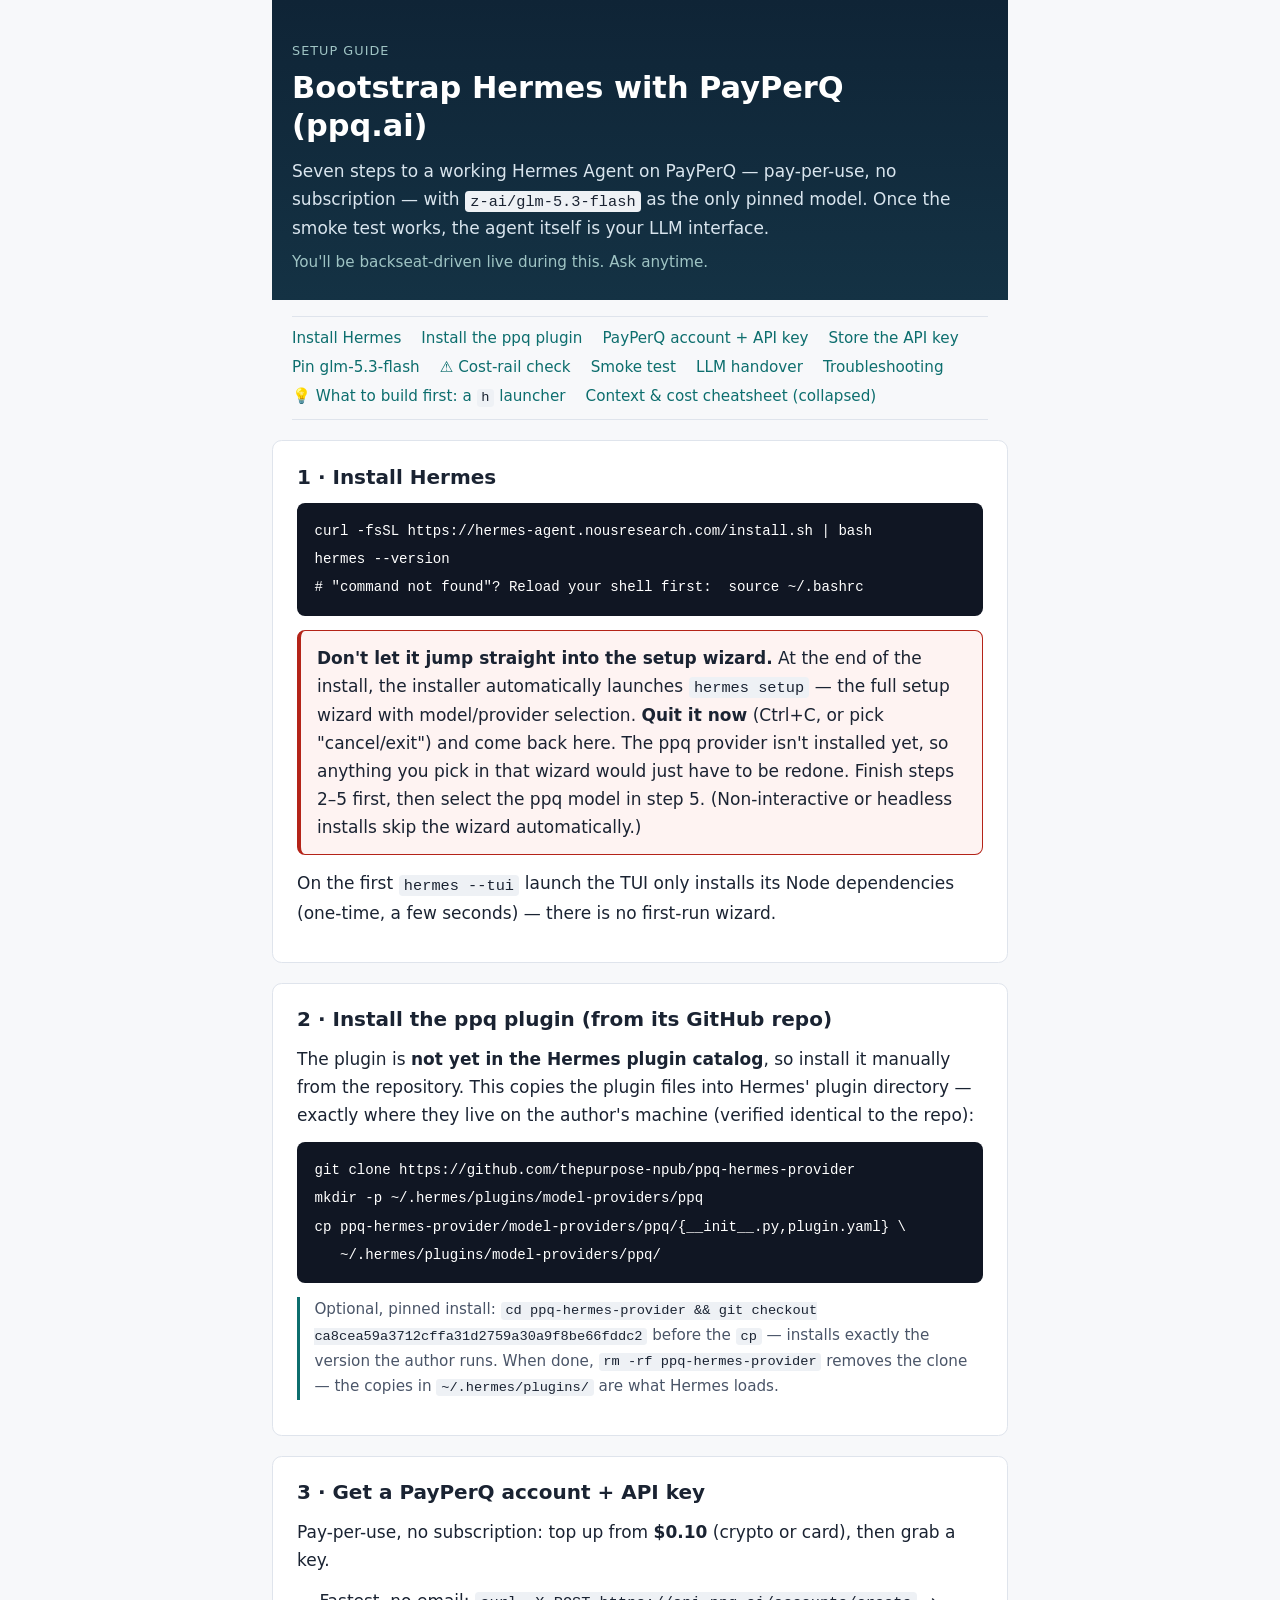
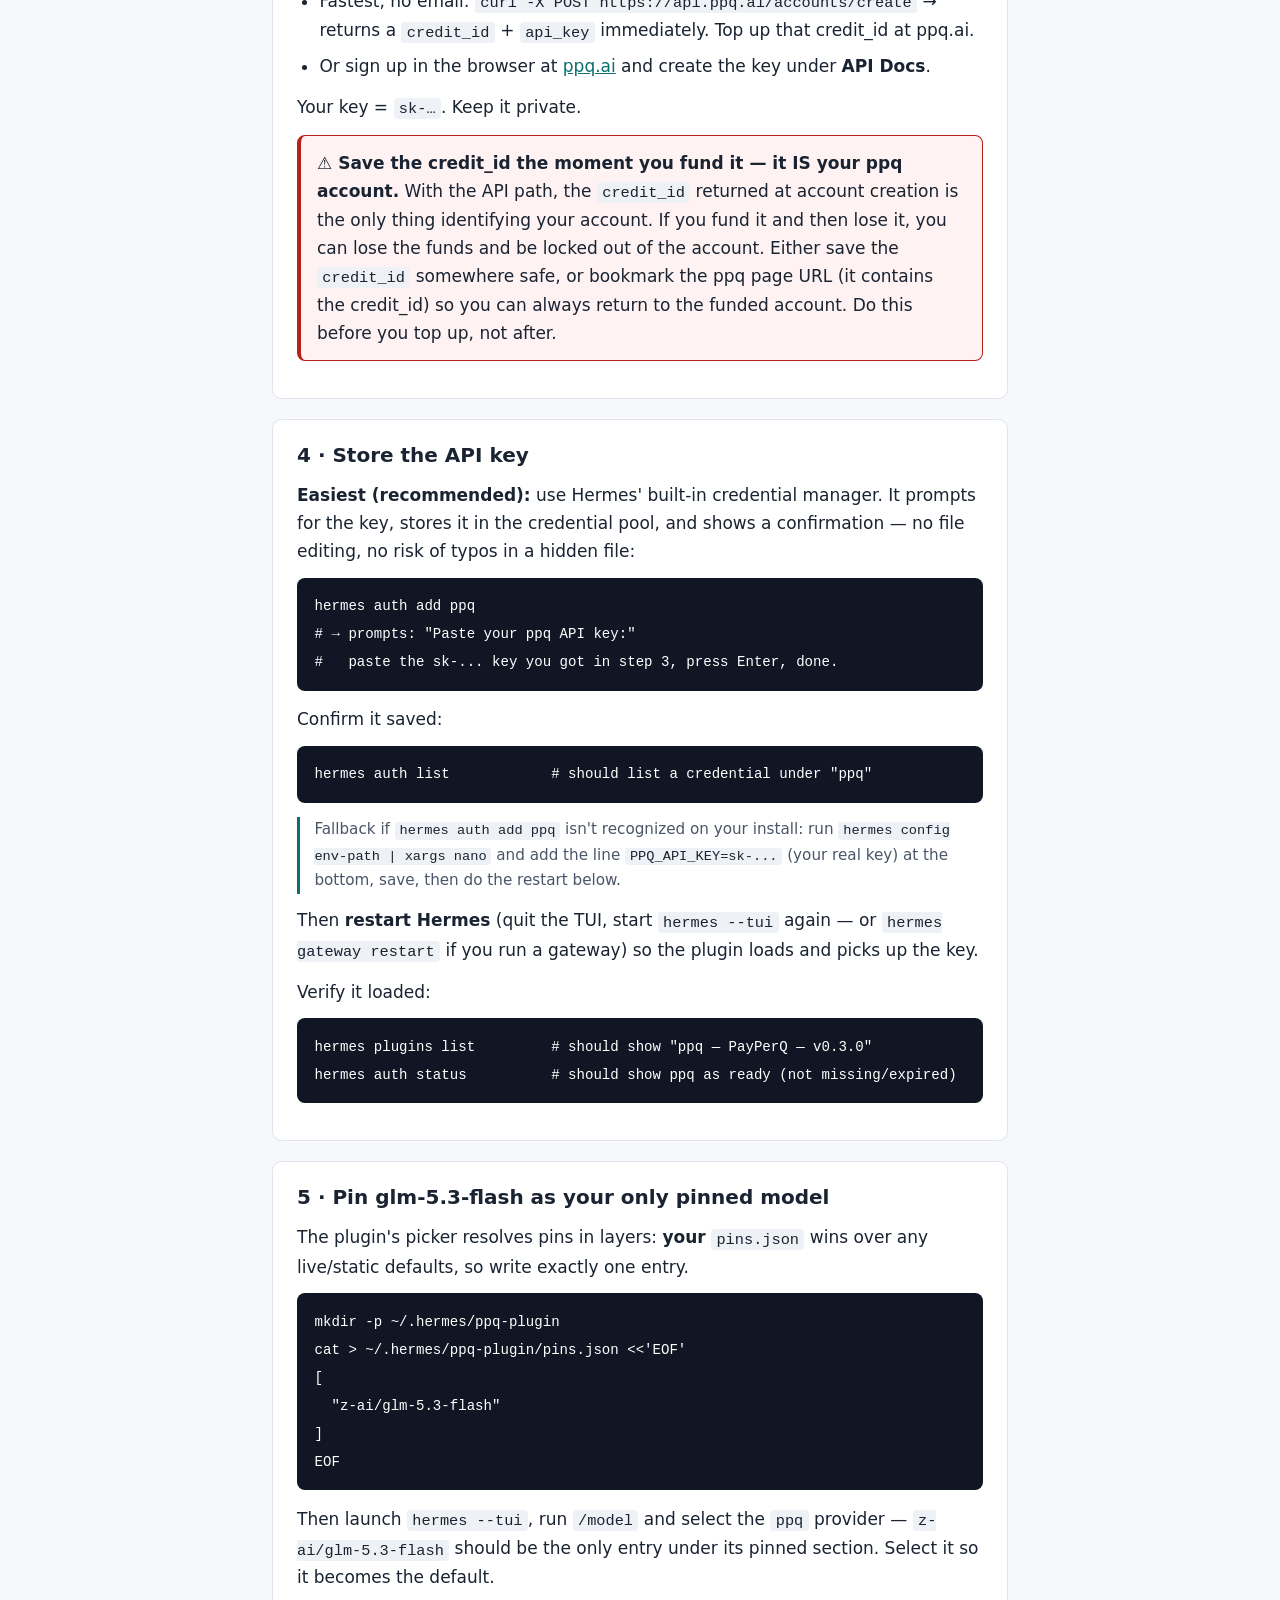
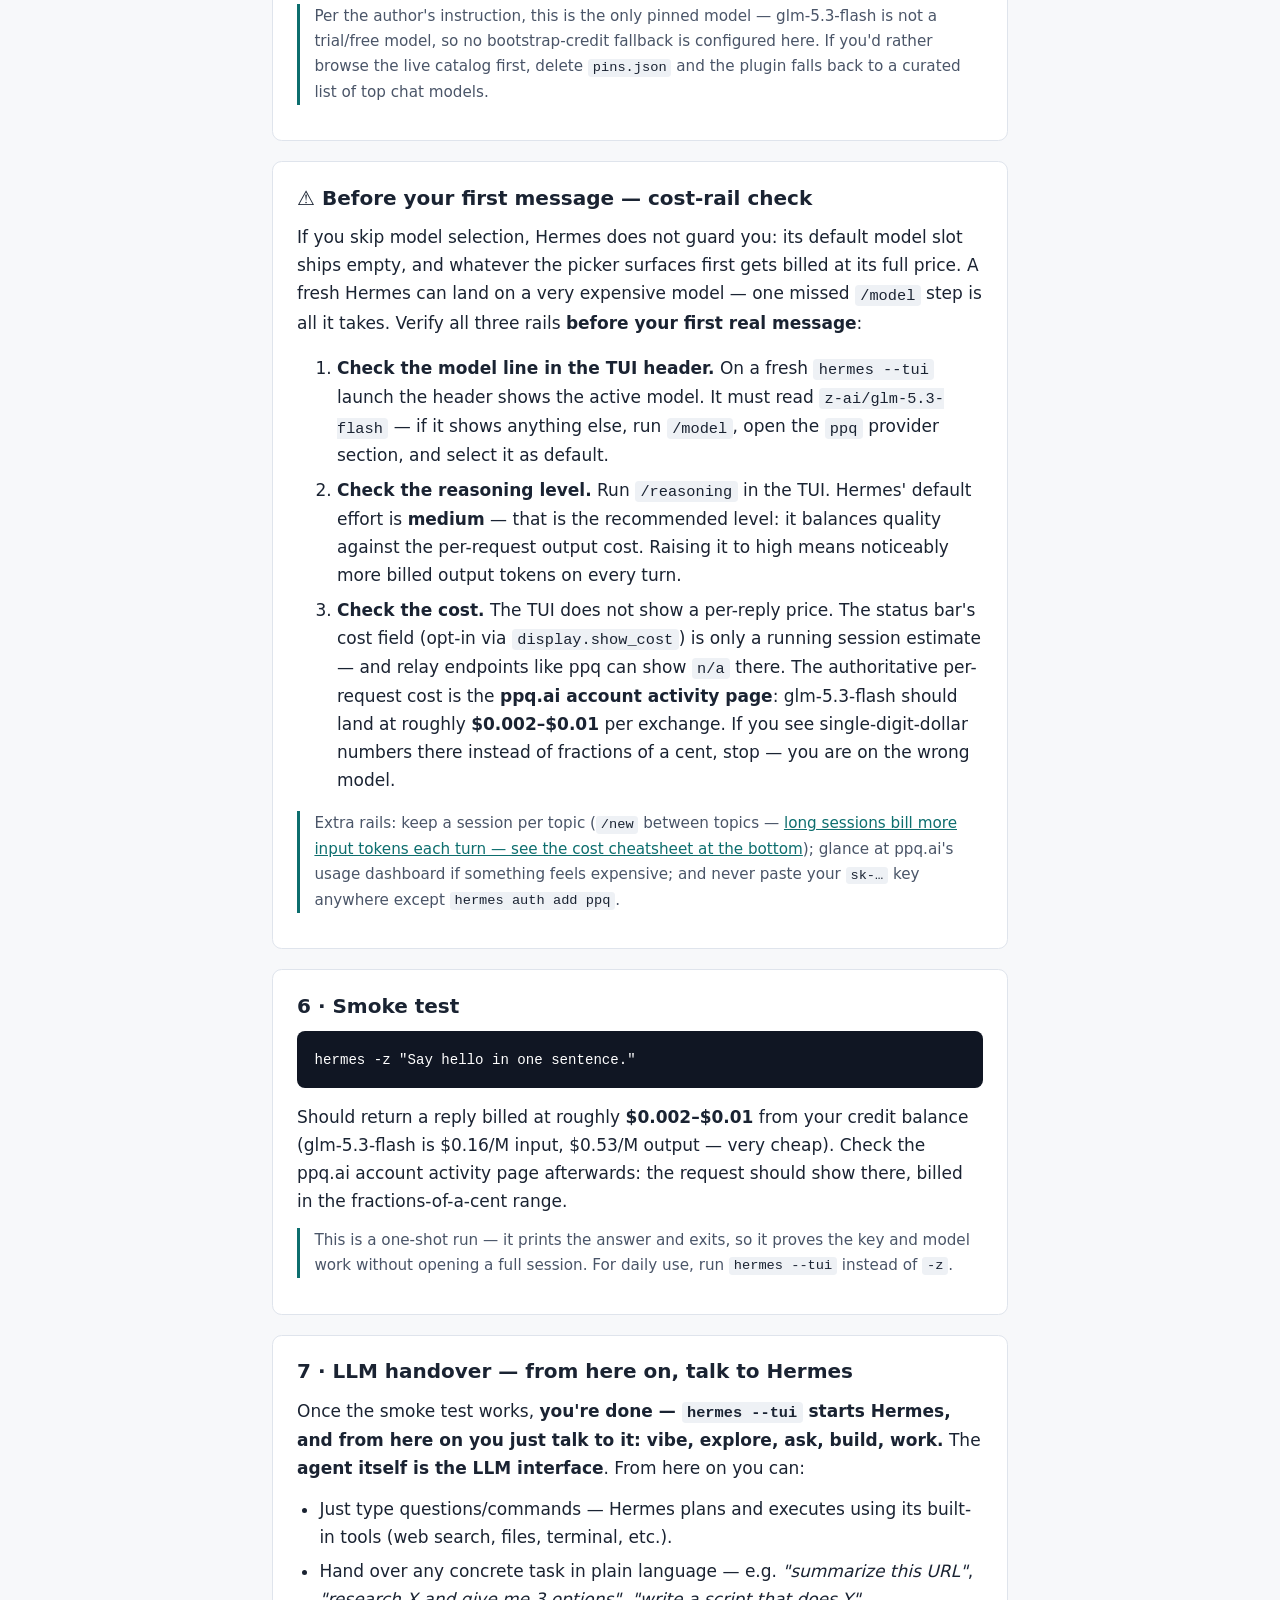
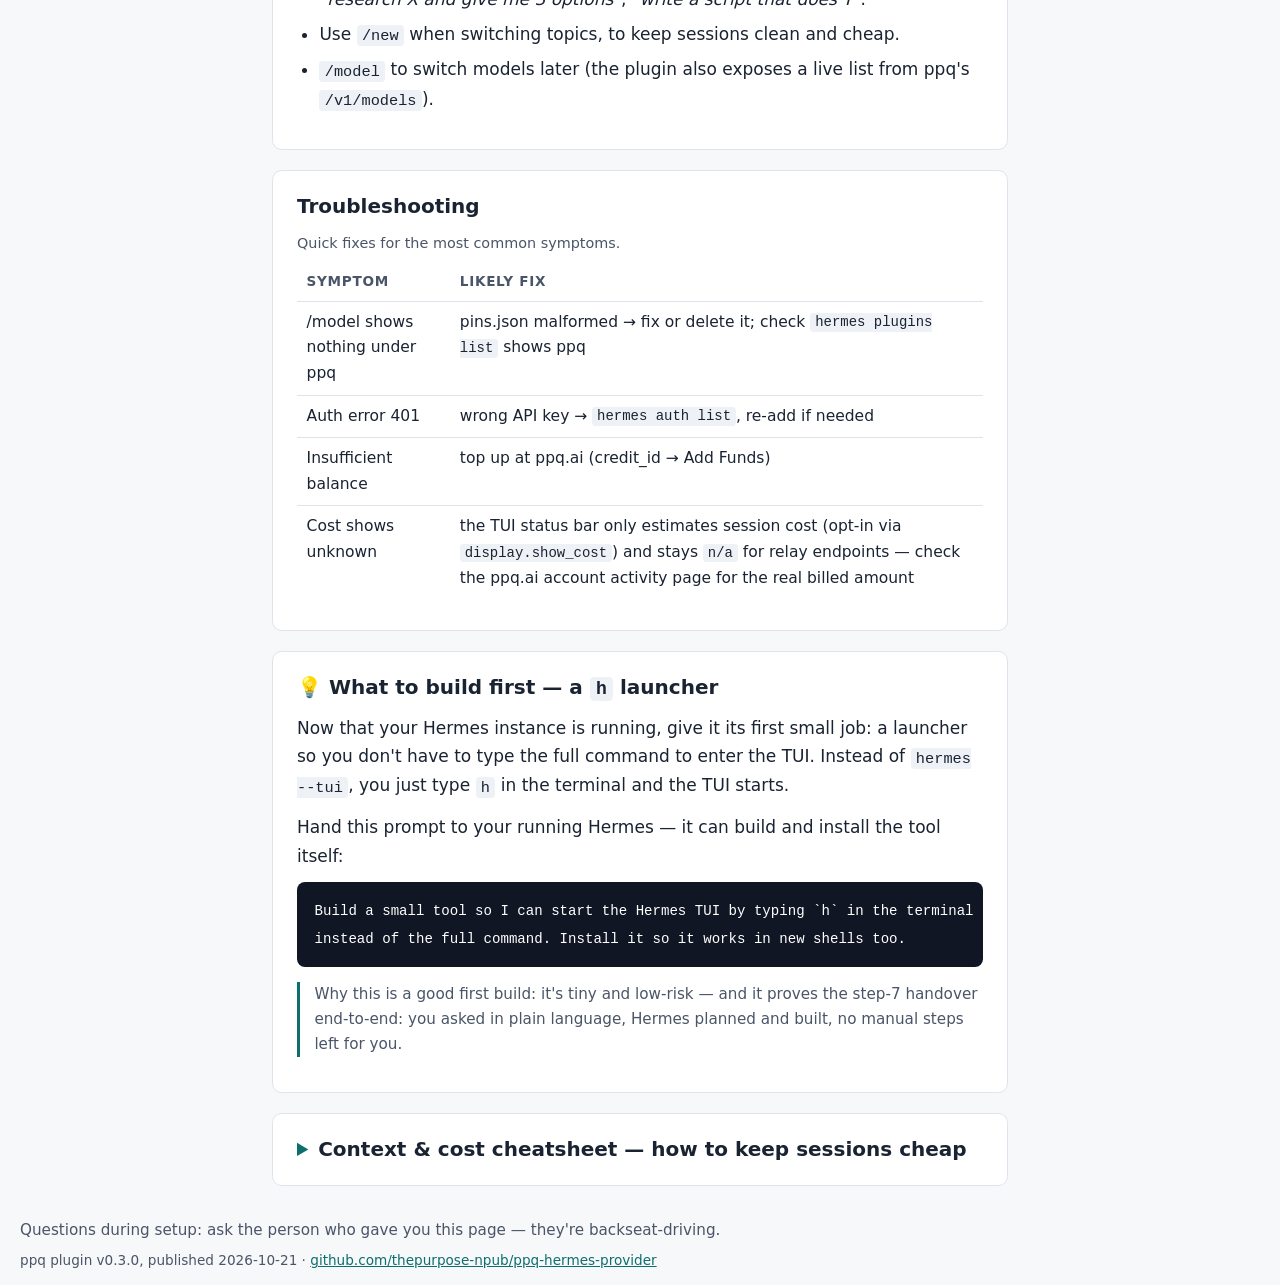
==== index.html @ 538b6d94 "Initial site: bootstrap guide for Hermes + PayPerQ plugin (v1.0.0 EN)" ====
<!DOCTYPE html>
<html lang="en">
<head>
<meta charset="utf-8">
<meta name="viewport" content="width=device-width, initial-scale=1">
<title>Bootstrap Hermes with PayPerQ (ppq.ai)</title>
<meta name="description" content="Setup guide: Hermes Agent with the ppq model-provider plugin, glm-5.3-flash as the only pinned model.">
<link rel="stylesheet" href="style.css">
</head>
<body>
<header class="hero">
  <p class="eyebrow">Setup guide</p>
  <h1>Bootstrap Hermes with PayPerQ (ppq.ai)</h1>
  <p class="lede">Seven steps to a working Hermes Agent on PayPerQ — pay-per-use, no subscription — with <code>z-ai/glm-5.3-flash</code> as the only pinned model. Once the smoke test works, the agent itself is your LLM interface.</p>
  <p class="note">You'll be backseat-driven live during this. Ask anytime.</p>
</header>

<nav class="toc" aria-label="Contents">
  <ol>
    <li><a href="#step-1">Install Hermes</a></li>
    <li><a href="#step-2">Install the ppq plugin</a></li>
    <li><a href="#step-3">PayPerQ account + API key</a></li>
    <li><a href="#step-4">Store the API key</a></li>
    <li><a href="#step-5">Pin glm-5.3-flash</a></li>
    <li><a href="#safety-rails">&#9888; Cost-rail check</a></li>
    <li><a href="#step-6">Smoke test</a></li>
    <li><a href="#step-7">LLM handover</a></li>
    <li><a href="#troubleshooting">Troubleshooting</a></li>
    <li><a href="#inspiration">&#128161; What to build first: a <code>h</code> launcher</a></li>
    <li><a href="#cost-cheatsheet">Context &amp; cost cheatsheet (collapsed)</a></li>
  </ol>
</nav>

<main>
<section id="step-1">
  <h2>1 · Install Hermes</h2>
  <pre><code>curl -fsSL https://hermes-agent.nousresearch.com/install.sh | bash
hermes --version
# "command not found"? Reload your shell first:  source ~/.bashrc</code></pre>
  <div class="warn">
    <p><strong>Don't let it jump straight into the setup wizard.</strong> At the end of the install, the installer automatically launches <code>hermes setup</code> — the full setup wizard with model/provider selection. <strong>Quit it now</strong> (Ctrl+C, or pick "cancel/exit") and come back here. The ppq provider isn't installed yet, so anything you pick in that wizard would just have to be redone. Finish steps 2–5 first, then select the ppq model in step 5. (Non-interactive or headless installs skip the wizard automatically.)</p>
  </div>
  <p>On the first <code>hermes --tui</code> launch the TUI only installs its Node dependencies (one-time, a few seconds) — there is no first-run wizard.</p>
</section>

<section id="step-2">
  <h2>2 · Install the ppq plugin (from its GitHub repo)</h2>
  <p>The plugin is <strong>not yet in the Hermes plugin catalog</strong>, so install it manually from the repository. This copies the plugin files into Hermes' plugin directory — exactly where they live on the author's machine (verified identical to the repo):</p>
  <pre><code>git clone https://github.com/thepurpose-npub/ppq-hermes-provider
mkdir -p ~/.hermes/plugins/model-providers/ppq
cp ppq-hermes-provider/model-providers/ppq/{__init__.py,plugin.yaml} \
   ~/.hermes/plugins/model-providers/ppq/</code></pre>
  <p class="aside">Optional, pinned install: <code>cd ppq-hermes-provider &amp;&amp; git checkout ca8cea59a3712cffa31d2759a30a9f8be66fddc2</code> before the <code>cp</code> — installs exactly the version the author runs. When done, <code>rm -rf ppq-hermes-provider</code> removes the clone — the copies in <code>~/.hermes/plugins/</code> are what Hermes loads.</p>
</section>

<section id="step-3">
  <h2>3 · Get a PayPerQ account + API key</h2>
  <p>Pay-per-use, no subscription: top up from <strong>$0.10</strong> (crypto or card), then grab a key.</p>
  <ul>
    <li>Fastest, no email: <code>curl -X POST https://api.ppq.ai/accounts/create</code> → returns a <code>credit_id</code> + <code>api_key</code> immediately. Top up that credit_id at ppq.ai.</li>
    <li>Or sign up in the browser at <a href="https://ppq.ai" target="_blank" rel="noopener noreferrer">ppq.ai</a> and create the key under <strong>API Docs</strong>.</li>
  </ul>
  <p>Your key = <code>sk-…</code>. Keep it private.</p>
  <div class="warn">
    <p><strong>⚠️ Save the credit_id the moment you fund it — it IS your ppq account.</strong> With the API path, the <code>credit_id</code> returned at account creation is the only thing identifying your account. If you fund it and then lose it, you can lose the funds and be locked out of the account. Either save the <code>credit_id</code> somewhere safe, or bookmark the ppq page URL (it contains the credit_id) so you can always return to the funded account. Do this before you top up, not after.</p>
  </div>
</section>

<section id="step-4">
  <h2>4 · Store the API key</h2>
  <p><strong>Easiest (recommended):</strong> use Hermes' built-in credential manager. It prompts for the key, stores it in the credential pool, and shows a confirmation — no file editing, no risk of typos in a hidden file:</p>
  <pre><code>hermes auth add ppq
# → prompts: "Paste your ppq API key:"
#   paste the sk-... key you got in step 3, press Enter, done.</code></pre>
  <p>Confirm it saved:</p>
  <pre><code>hermes auth list            # should list a credential under "ppq"</code></pre>
  <p class="aside">Fallback if <code>hermes auth add ppq</code> isn't recognized on your install: run <code>hermes config env-path | xargs nano</code> and add the line <code>PPQ_API_KEY=sk-...</code> (your real key) at the bottom, save, then do the restart below.</p>
  <p>Then <strong>restart Hermes</strong> (quit the TUI, start <code>hermes --tui</code> again — or <code>hermes gateway restart</code> if you run a gateway) so the plugin loads and picks up the key.</p>
  <p>Verify it loaded:</p>
  <pre><code>hermes plugins list         # should show "ppq — PayPerQ — v0.3.0"
hermes auth status          # should show ppq as ready (not missing/expired)</code></pre>
</section>

<section id="step-5">
  <h2>5 · Pin glm-5.3-flash as your only pinned model</h2>
  <p>The plugin's picker resolves pins in layers: <strong>your</strong> <code>pins.json</code> wins over any live/static defaults, so write exactly one entry.</p>
  <pre><code>mkdir -p ~/.hermes/ppq-plugin
cat &gt; ~/.hermes/ppq-plugin/pins.json &lt;&lt;'EOF'
[
  "z-ai/glm-5.3-flash"
]
EOF</code></pre>
  <p>Then launch <code>hermes --tui</code>, run <code>/model</code> and select the <code>ppq</code> provider — <code>z-ai/glm-5.3-flash</code> should be the only entry under its pinned section. Select it so it becomes the default.</p>
  <p class="aside">Per the author's instruction, this is the only pinned model — glm-5.3-flash is not a trial/free model, so no bootstrap-credit fallback is configured here. If you'd rather browse the live catalog first, delete <code>pins.json</code> and the plugin falls back to a curated list of top chat models.</p>
</section>

<section id="safety-rails">
  <h2>&#9888; Before your first message — cost-rail check</h2>
  <p>If you skip model selection, Hermes does not guard you: its default model slot ships empty, and whatever the picker surfaces first gets billed at its full price. A fresh Hermes can land on a very expensive model — one missed <code>/model</code> step is all it takes. Verify all three rails <strong>before your first real message</strong>:</p>
  <ol>
    <li><strong>Check the model line in the TUI header.</strong> On a fresh <code>hermes --tui</code> launch the header shows the active model. It must read <code>z-ai/glm-5.3-flash</code> — if it shows anything else, run <code>/model</code>, open the <code>ppq</code> provider section, and select it as default.</li>
    <li><strong>Check the reasoning level.</strong> Run <code>/reasoning</code> in the TUI. Hermes' default effort is <strong>medium</strong> — that is the recommended level: it balances quality against the per-request output cost. Raising it to high means noticeably more billed output tokens on every turn.</li>
    <li><strong>Check the cost.</strong> The TUI does not show a per-reply price. The status bar's cost field (opt-in via <code>display.show_cost</code>) is only a running session estimate — and relay endpoints like ppq can show <code>n/a</code> there. The authoritative per-request cost is the <strong>ppq.ai account activity page</strong>: glm-5.3-flash should land at roughly <strong>$0.002–$0.01</strong> per exchange. If you see single-digit-dollar numbers there instead of fractions of a cent, stop — you are on the wrong model.</li>
  </ol>
  <p class="aside">Extra rails: keep a session per topic (<code>/new</code> between topics — <a href="#cost-cheatsheet">long sessions bill more input tokens each turn — see the cost cheatsheet at the bottom</a>); glance at ppq.ai's usage dashboard if something feels expensive; and never paste your <code>sk-…</code> key anywhere except <code>hermes auth add ppq</code>.</p>
</section>

<section id="step-6">
  <h2>6 · Smoke test</h2>
  <pre><code>hermes -z "Say hello in one sentence."</code></pre>
  <p>Should return a reply billed at roughly <strong>$0.002–$0.01</strong> from your credit balance (glm-5.3-flash is $0.16/M input, $0.53/M output — very cheap). Check the ppq.ai account activity page afterwards: the request should show there, billed in the fractions-of-a-cent range.</p>
  <p class="aside">This is a one-shot run — it prints the answer and exits, so it proves the key and model work without opening a full session. For daily use, run <code>hermes --tui</code> instead of <code>-z</code>.</p>
</section>

<section id="step-7">
  <h2>7 · LLM handover — from here on, talk to Hermes</h2>
  <p>Once the smoke test works, <strong>you're done — <code>hermes --tui</code> starts Hermes, and from here on you just talk to it: vibe, explore, ask, build, work.</strong> The <strong>agent itself is the LLM interface</strong>. From here on you can:</p>
  <ul>
    <li>Just type questions/commands — Hermes plans and executes using its built-in tools (web search, files, terminal, etc.).</li>
    <li>Hand over any concrete task in plain language — e.g. <em>"summarize this URL"</em>, <em>"research X and give me 3 options"</em>, <em>"write a script that does Y"</em>.</li>
    <li>Use <code>/new</code> when switching topics, to keep sessions clean and cheap.</li>
    <li><code>/model</code> to switch models later (the plugin also exposes a live list from ppq's <code>/v1/models</code>).</li>
  </ul>
</section>

<section id="troubleshooting">
  <h2>Troubleshooting</h2>
  <table>
    <caption>Quick fixes for the most common symptoms.</caption>
    <thead>
      <tr><th scope="col">Symptom</th><th scope="col">Likely fix</th></tr>
    </thead>
    <tbody>
      <tr><td data-label="Symptom">/model shows nothing under ppq</td><td data-label="Likely fix">pins.json malformed → fix or delete it; check <code>hermes plugins list</code> shows ppq</td></tr>
      <tr><td data-label="Symptom">Auth error 401</td><td data-label="Likely fix">wrong API key → <code>hermes auth list</code>, re-add if needed</td></tr>
      <tr><td data-label="Symptom">Insufficient balance</td><td data-label="Likely fix">top up at ppq.ai (credit_id → Add Funds)</td></tr>
      <tr><td data-label="Symptom">Cost shows unknown</td><td data-label="Likely fix">the TUI status bar only estimates session cost (opt-in via <code>display.show_cost</code>) and stays <code>n/a</code> for relay endpoints — check the ppq.ai account activity page for the real billed amount</td></tr>
    </tbody>
  </table>
</section>

<section id="inspiration">
  <h2>&#128161; What to build first — a <code>h</code> launcher</h2>
  <p>Now that your Hermes instance is running, give it its first small job: a launcher so you don't have to type the full command to enter the TUI. Instead of <code>hermes --tui</code>, you just type <code>h</code> in the terminal and the TUI starts.</p>
  <p>Hand this prompt to your running Hermes — it can build and install the tool itself:</p>
  <pre><code>Build a small tool so I can start the Hermes TUI by typing `h` in the terminal
instead of the full command. Install it so it works in new shells too.</code></pre>
  <p class="aside">Why this is a good first build: it's tiny and low-risk — and it proves the step-7 handover end-to-end: you asked in plain language, Hermes planned and built, no manual steps left for you.</p>
</section>

<section id="cost-cheatsheet">
  <details>
    <summary>Context &amp; cost cheatsheet — how to keep sessions cheap</summary>
    <p>Running long sessions costs more than the model's sticker price suggests: every turn re-bills the whole accumulated context, so cost grows with cadence and carried context, not with how much you &ldquo;did.&rdquo; This sheet gives the mental model, the key numbers, and a handful of levers &mdash; cadence, delegation, and forking &mdash; that keep the bill predictable. Read sections 1&ndash;3 if you only have a minute; the rest is reference.</p>
    <p class="aside">Use by hand or to teach someone. Re-verify the price anchor before big decisions. Written from the author's own Hermes workflow — levers, thresholds, and numbers are author-measured, not vendor documentation.</p>

    <h3>1 · The mental model (3 sentences)</h3>
    <ol>
      <li>Every turn re-sends the whole conversation to the model — accumulated context is a <em>recurring</em> cost, not a one-time cost.</li>
      <li>The re-send is billed at cache price (1/5 of fresh) only if the previous turn is recent; after a gap of minutes the cache dies and everything re-bills at full fresh price.</li>
      <li>Output is the premium dimension: ~3.3× fresh input price; output+reasoning typically dominate the realized bill.</li>
    </ol>

    <h3>2 · Teaching version (one paragraph)</h3>
    <blockquote>"Every conversation turn re-bills the whole accumulated context. Cache makes that 5× cheaper, but only if you don't pause for minutes. So: keep the main session lean (terse turns, batched calls, short outputs), push any big read into a throwaway subagent that returns a summary, and when the session has grown past ~10–15k tokens beyond its brief, split it at a natural break point with a written handover brief — the split costs cents, the carried context costs dollars. Measure real sessions in state.db instead of guessing, and re-verify prices before trusting the thresholds."</blockquote>

    <h3>3 · The three decisions</h3>
    <p><strong>(a) Inline</strong> — do it now in the main session: ≤ ~10 tool calls, no single read &gt; ~35k chars (~8k tokens; ~44k chars if the child baseload is ~20k), low risk, no user input needed mid-flight.</p>
    <p><strong>(b) Delegate</strong> — push to a subagent: any bulk read &gt; ~8k tokens (~35k chars) when ≥10 turns remain.</p>
    <ul>
      <li>Inline pays R fresh once + R × T × carrying-rate recurrence.</li>
      <li>Child pays R fresh once in its own short-lived context; parent carries only the ~2–3k-token summary.</li>
      <li>Worked example: 50k-char read over 20 turns → inline $0.0396 vs delegate $0.0109 — <strong>3.6× cheaper</strong>.</li>
      <li>Delegate rules: self-contained goal+context (children see nothing of your conversation), verifiable handle for any external effect, ONE call with a tasks array for parallel items, children return SHORT results (≤ ~2k tok).</li>
    </ul>
    <p><strong>(c) Fork</strong> — /new with a handover brief: when context beyond the brief exceeds ~10–15k tokens with several turns remaining. The fork itself is nearly free; the real costs are human /new effort and working-state loss — both minimized by the brief convention.</p>
    <ul>
      <li>Fork only at natural break points: completed deliverable, topic switch, or all remaining items user-gated.</li>
      <li>Fork procedure: write <code>YYYY-MM-DD-handover-&lt;slug&gt;.md</code> with Status+reason, bold kick-off formula ("read &lt;file&gt; and execute"), numbered open items with exact commands/paths, evidence paths. Then ask the user to /new and kick off.</li>
      <li>Exception: do NOT fork a deliberate big read-only reference context queried in a tight loop — warm big-context loops are cheap.</li>
    </ul>
    <p><strong>Risk beats size:</strong> a tiny item touching secrets, destructive ops, or outward-facing sends is user-GO territory, never a cheap inline item.</p>

    <h3>4 · The numbers (ppq list prices)</h3>
    <table>
      <caption>ppq list prices for glm-5.3-flash — verify at ppq.ai before relying on them.</caption>
      <thead>
        <tr><th scope="col">Thing</th><th scope="col">Value</th></tr>
      </thead>
      <tbody>
        <tr><td data-label="Thing">Fresh input</td><td data-label="Value">$0.15825 /M tokens</td></tr>
        <tr><td data-label="Thing">Cache-read input</td><td data-label="Value">$0.03165 /M (= exactly 1/5 of fresh)</td></tr>
        <tr><td data-label="Thing">Output</td><td data-label="Value">$0.5275 /M list (realized rate can exceed list)</td></tr>
        <tr><td data-label="Thing">Cache-write fee</td><td data-label="Value">none (ppq)</td></tr>
        <tr><td data-label="Thing">Carrying cost of 1M context per turn (worked example @ f=0.66)</td><td data-label="Value">≈$0.075/turn</td></tr>
        <tr><td data-label="Thing">Cache share f, interactive sessions</td><td data-label="Value">varies — measure yours</td></tr>
        <tr><td data-label="Thing">Cache share f, tight loops</td><td data-label="Value">high — measure yours</td></tr>
        <tr><td data-label="Thing">Fork (/new + brief) one-time cost</td><td data-label="Value">small — measure yours</td></tr>
        <tr><td data-label="Thing">Min-billing floor on tiny calls</td><td data-label="Value">~1.8× list input rate</td></tr>
        <tr><td data-label="Thing"><code>state.db</code> <code>estimated_cost_usd</code></td><td data-label="Value">unreliable: excludes reasoning output</td></tr>
      </tbody>
    </table>
    <p><code>f</code> = cache_read / (fresh + cache_read) per session — computable from <code>~/.hermes/state.db</code>, table <code>session_model_usage</code>.</p>

    <h3>5 · Cache TTL rule</h3>
    <ul>
      <li>No published TTL (Z.ai: only "reasonable time limits, will recalculate after expiration"). Empirically <strong>minutes-scale</strong>.</li>
      <li>Treat any user gap &gt; a couple of minutes as a full cache miss: the whole accumulated context re-bills fresh on the next turn.</li>
      <li>Consequence: dense bursts beat spread-out pacing — answer back-to-back, then fork at the break instead of idling inside a heavy session.</li>
      <li>Want a measured bound for your account? Needs per-call timestamps from the ppq usage CSV (the Hermes DB records none).</li>
    </ul>

    <h3>6 · Output discipline</h3>
    <ul>
      <li>Terse main-session turns; require children to return short results.</li>
      <li>Batch tool calls into single turns — keeps the cache warm AND dodges the min-billing floor that makes tiny calls pay ~1.8× input rate.</li>
      <li>Output+reasoning is typically the largest share of the realized bill → the #1 lever after cadence.</li>
    </ul>

    <h3>7 · Anti-patterns</h3>
    <ul>
      <li>Pre-summarizing a big file inline "to save tokens" — burns the context you are protecting. Delegate the read.</li>
      <li>Manual /new between every round — forks are cheap but each needs a brief; route work instead, fork only at natural breaks.</li>
      <li>Idling/polling in a heavy session waiting for a timer or a user test — time-gated work belongs to the NEXT session's kickoff.</li>
      <li>Trusting the DB cost estimate for billing — add ~10–15% for reasoning-heavy sessions; for € figures, use the CSV.</li>
      <li>Forking a warm big-context read-only loop.</li>
      <li>Sending a child a huge <code>context</code> block duplicating your whole session — self-contained ≠ everything; give the goal, the exact paths, and the acceptance criteria.</li>
    </ul>

    <h3>8 · Measure, don't predict</h3>
    <pre><code>sqlite3 ~/.hermes/state.db \
  "SELECT session_id, input_tokens, cache_read_tokens, output_tokens,
          reasoning_tokens, api_call_count
   FROM session_model_usage ORDER BY rowid DESC LIMIT 10;"
# f = cache_read / (input + cache_read)</code></pre>
    <p>A task's context size cannot be assumed in advance — query what IS before tuning thresholds. Also check <code>sessions.parent_session_id</code> for actual child baseloads.</p>

    <h3>9 · Open caveats (honest unknowns)</h3>
    <ul>
      <li>Thresholds are a snapshot — re-verify prices; no repricing alert exists.</li>
      <li>Child baseload ~15k unverified — measure it.</li>
      <li>Cache TTL unpublished; minutes-scale inferred from measured f, not from a vendor number.</li>
      <li>This sheet covers size/cost/risk routing only — privacy-sensitive work needs separate handling layered on top.</li>
    </ul>
  </details>
</section>
</main>

<footer>
  <p>Questions during setup: ask the person who gave you this page — they're backseat-driving.</p>
  <p class="meta">ppq plugin v0.3.0, published 2026-10-21 · <a href="https://github.com/thepurpose-npub/ppq-hermes-provider" target="_blank" rel="noopener noreferrer">github.com/thepurpose-npub/ppq-hermes-provider</a></p>
</footer>
</body>
</html>
---- style.css ----
/* Bootstrap guide — self-contained, no external requests */
:root {
  --ink: #1a2332;
  --ink-soft: #4a5568;
  --paper: #f7f8fa;
  --card: #ffffff;
  --line: #dfe4ec;
  --accent: #0d6e6e;
  --accent-ink: #ffffff;
  --code-bg: #eef1f5;
  --pre-bg: #101623;
  --pre-ink: #ffffff;
}

* { box-sizing: border-box; }

html { scroll-behavior: smooth; }

body {
  margin: 0;
  font-family: system-ui, -apple-system, "Segoe UI", Roboto, sans-serif;
  font-size: 1.0625rem;
  line-height: 1.65;
  color: var(--ink);
  background: var(--paper);
}

.hero, main > section, footer > * { max-width: 46rem; margin-inline: auto; }

.hero {
  padding: 2.5rem 1.25rem 1.5rem;
  background: linear-gradient(180deg, #0f2436 0%, #143244 100%);
  color: var(--accent-ink);
}
.hero .eyebrow {
  text-transform: uppercase;
  letter-spacing: 0.08em;
  font-size: 0.8rem;
  color: #9fc4c4;
  margin: 0 0 0.5rem;
}
.hero h1 { font-size: 1.9rem; line-height: 1.25; margin: 0 0 0.75rem; }
.hero .lede { color: #d9e5ee; margin: 0 0 0.5rem; }
.hero .note { color: #9fc4c4; font-size: 0.95rem; margin: 0; }

.toc {
  max-width: 46rem;
  margin: 1rem auto 0;
  padding: 0 1.25rem;
}
.toc ol {
  list-style: none;
  margin: 0;
  padding: 0.6rem 0;
  border-top: 1px solid var(--line);
  border-bottom: 1px solid var(--line);
  display: flex;
  flex-wrap: wrap;
  gap: 0.25rem 1.25rem;
  font-size: 0.95rem;
}
.toc li { margin: 0; }
.toc a { color: var(--accent); text-decoration: none; }
.toc a:hover { text-decoration: underline; }

main > section {
  background: var(--card);
  border: 1px solid var(--line);
  border-radius: 0.6rem;
  padding: 1.4rem 1.5rem;
  margin-top: 1.25rem;
}
section h2 {
  font-size: 1.25rem;
  line-height: 1.3;
  margin: 0 0 0.8rem;
  scroll-margin-top: 1rem;
}
section p { margin: 0 0 0.8rem; }
section ul { margin: 0 0 0.8rem; padding-inline-start: 1.4rem; }
section li { margin-bottom: 0.4rem; }

code {
  font-family: ui-monospace, "SF Mono", Menlo, Consolas, monospace;
  font-size: 0.9em;
  background: var(--code-bg);
  color: var(--ink);
  padding: 0.1em 0.35em;
  border-radius: 0.25em;
}
pre {
  background: var(--pre-bg);
  color: var(--pre-ink);
  padding: 0.9rem 1.1rem;
  border-radius: 0.5rem;
  overflow-x: auto;
  margin: 0 0 0.9rem;
}
pre code { background: none; padding: 0; font-size: 0.88rem; line-height: 1.55; color: inherit; }

.aside {
  font-size: 0.95rem;
  color: var(--ink-soft);
  border-left: 3px solid var(--accent);
  padding-left: 0.9rem;
}

.warn {
  border: 1px solid #b42318;
  border-left: 4px solid #b42318;
  background: #fef3f2;
  border-radius: 0.5rem;
  padding: 0.8rem 1rem;
  margin: 0 0 0.9rem;
}
.warn p { margin: 0; }

table { width: 100%; border-collapse: collapse; margin: 0 0 0.5rem; font-size: 0.97rem; }
caption { text-align: left; color: var(--ink-soft); font-size: 0.9rem; padding-bottom: 0.4rem; }
th, td { text-align: left; padding: 0.5rem 0.6rem; border-bottom: 1px solid var(--line); vertical-align: top; }
th { font-size: 0.85rem; text-transform: uppercase; letter-spacing: 0.05em; color: var(--ink-soft); }
tr:last-child td { border-bottom: none; }

footer { padding: 2rem 1.25rem 2.5rem; }
footer p { margin: 0 0 0.4rem; color: var(--ink-soft); font-size: 0.95rem; }
footer .meta { font-size: 0.85rem; }
footer a { color: var(--accent); }

a { color: var(--accent); }

/* Collapsed cheatsheet: native details, no JS */
#cost-cheatsheet summary {
  cursor: pointer;
  font-size: 1.25rem;
  font-weight: 700;
  line-height: 1.3;
  scroll-margin-top: 1rem;
}
#cost-cheatsheet summary::marker { color: var(--accent); }
#cost-cheatsheet summary:hover { color: var(--accent); }
details h3 {
  font-size: 1.05rem;
  margin: 1.2rem 0 0.5rem;
}
details blockquote {
  border-left: 3px solid var(--accent);
  padding-left: 0.9rem;
  margin: 0 0 0.8rem;
  color: var(--ink-soft);
}

/* Mobile: stack table rows as label/value cards */
@media (max-width: 42rem) {
  body { font-size: 1rem; }
  .hero h1 { font-size: 1.5rem; }
  section { padding: 1.15rem 1.1rem; }
  th { display: none; }
  td { display: block; border-bottom: none; padding: 0.15rem 0.6rem; }
  td:first-child { padding-top: 0.5rem; font-weight: 600; }
  td::before {
    content: attr(data-label);
    display: block;
    font-size: 0.75rem;
    text-transform: uppercase;
    letter-spacing: 0.05em;
    color: var(--ink-soft);
    margin-bottom: 0.15rem;
  }
  td:last-child { padding-bottom: 0.6rem; border-bottom: 1px solid var(--line); }
  tr:last-child td:last-child { border-bottom: none; }
}
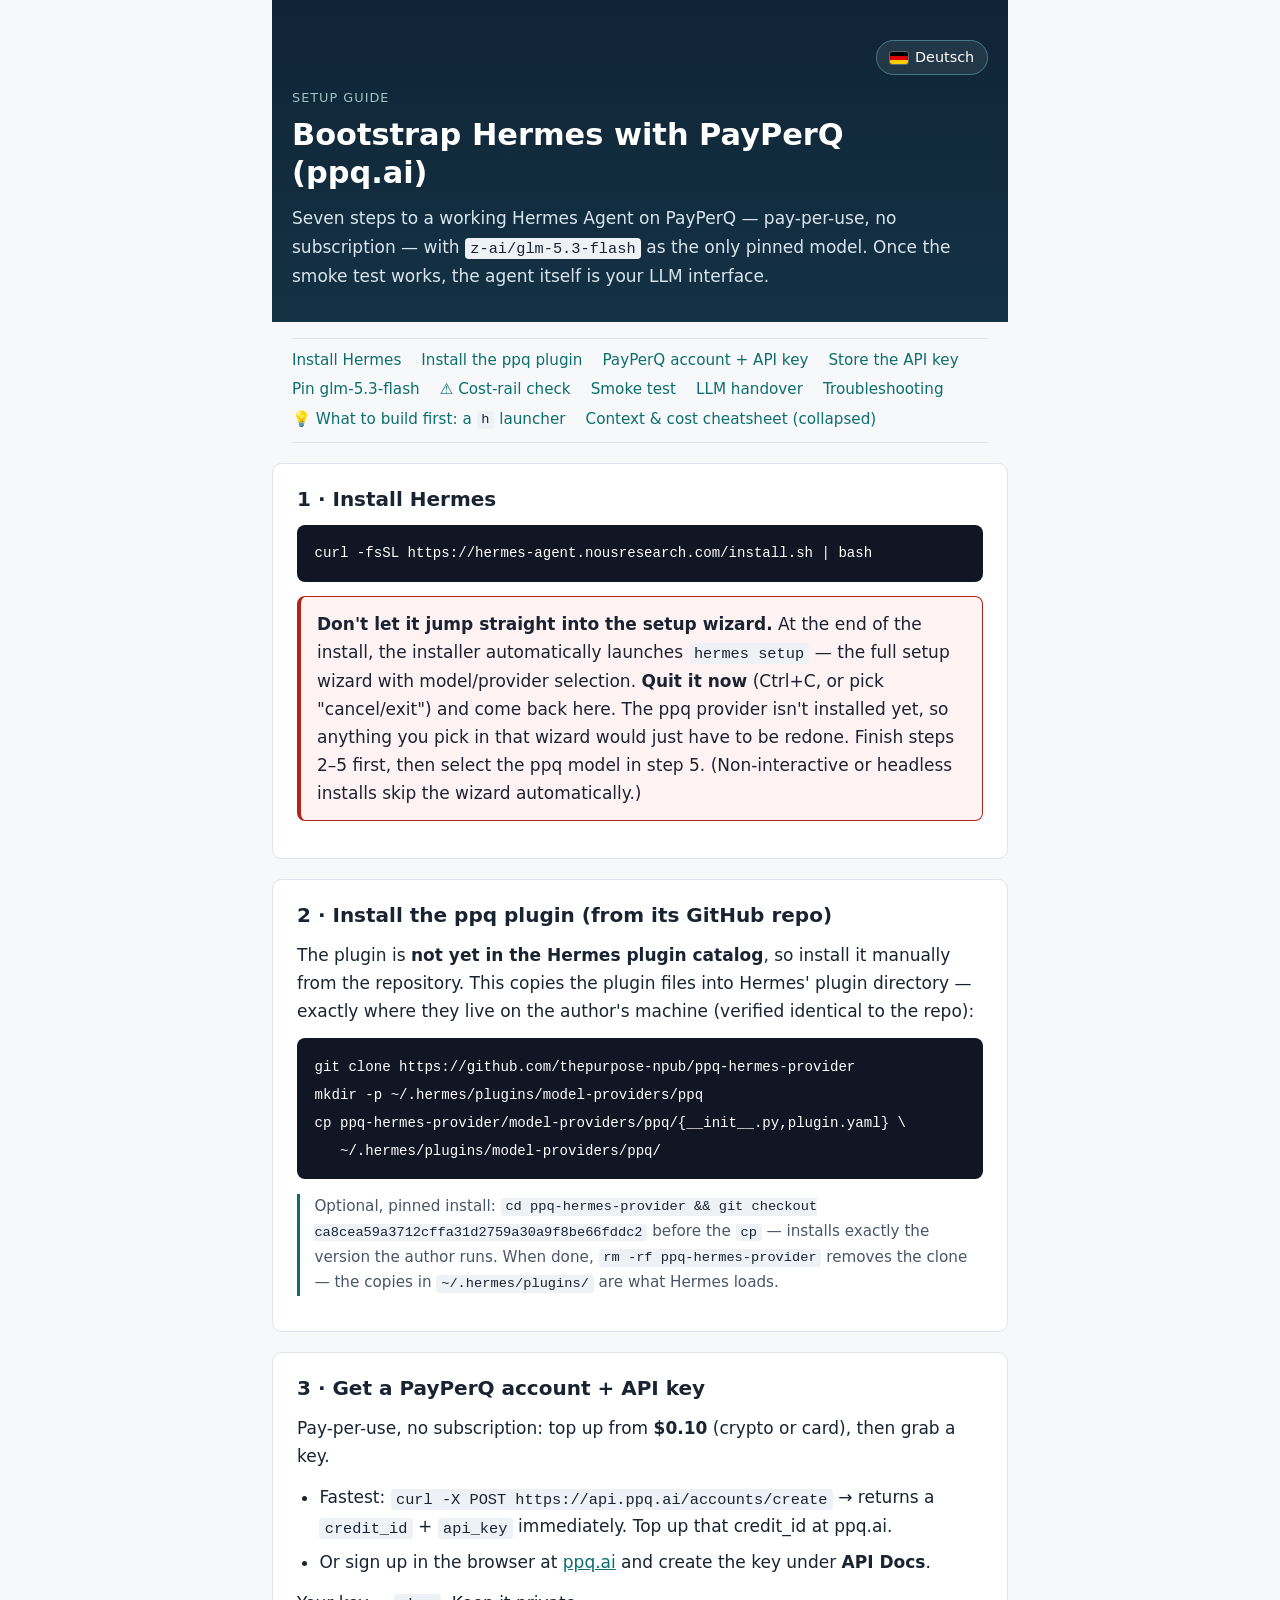
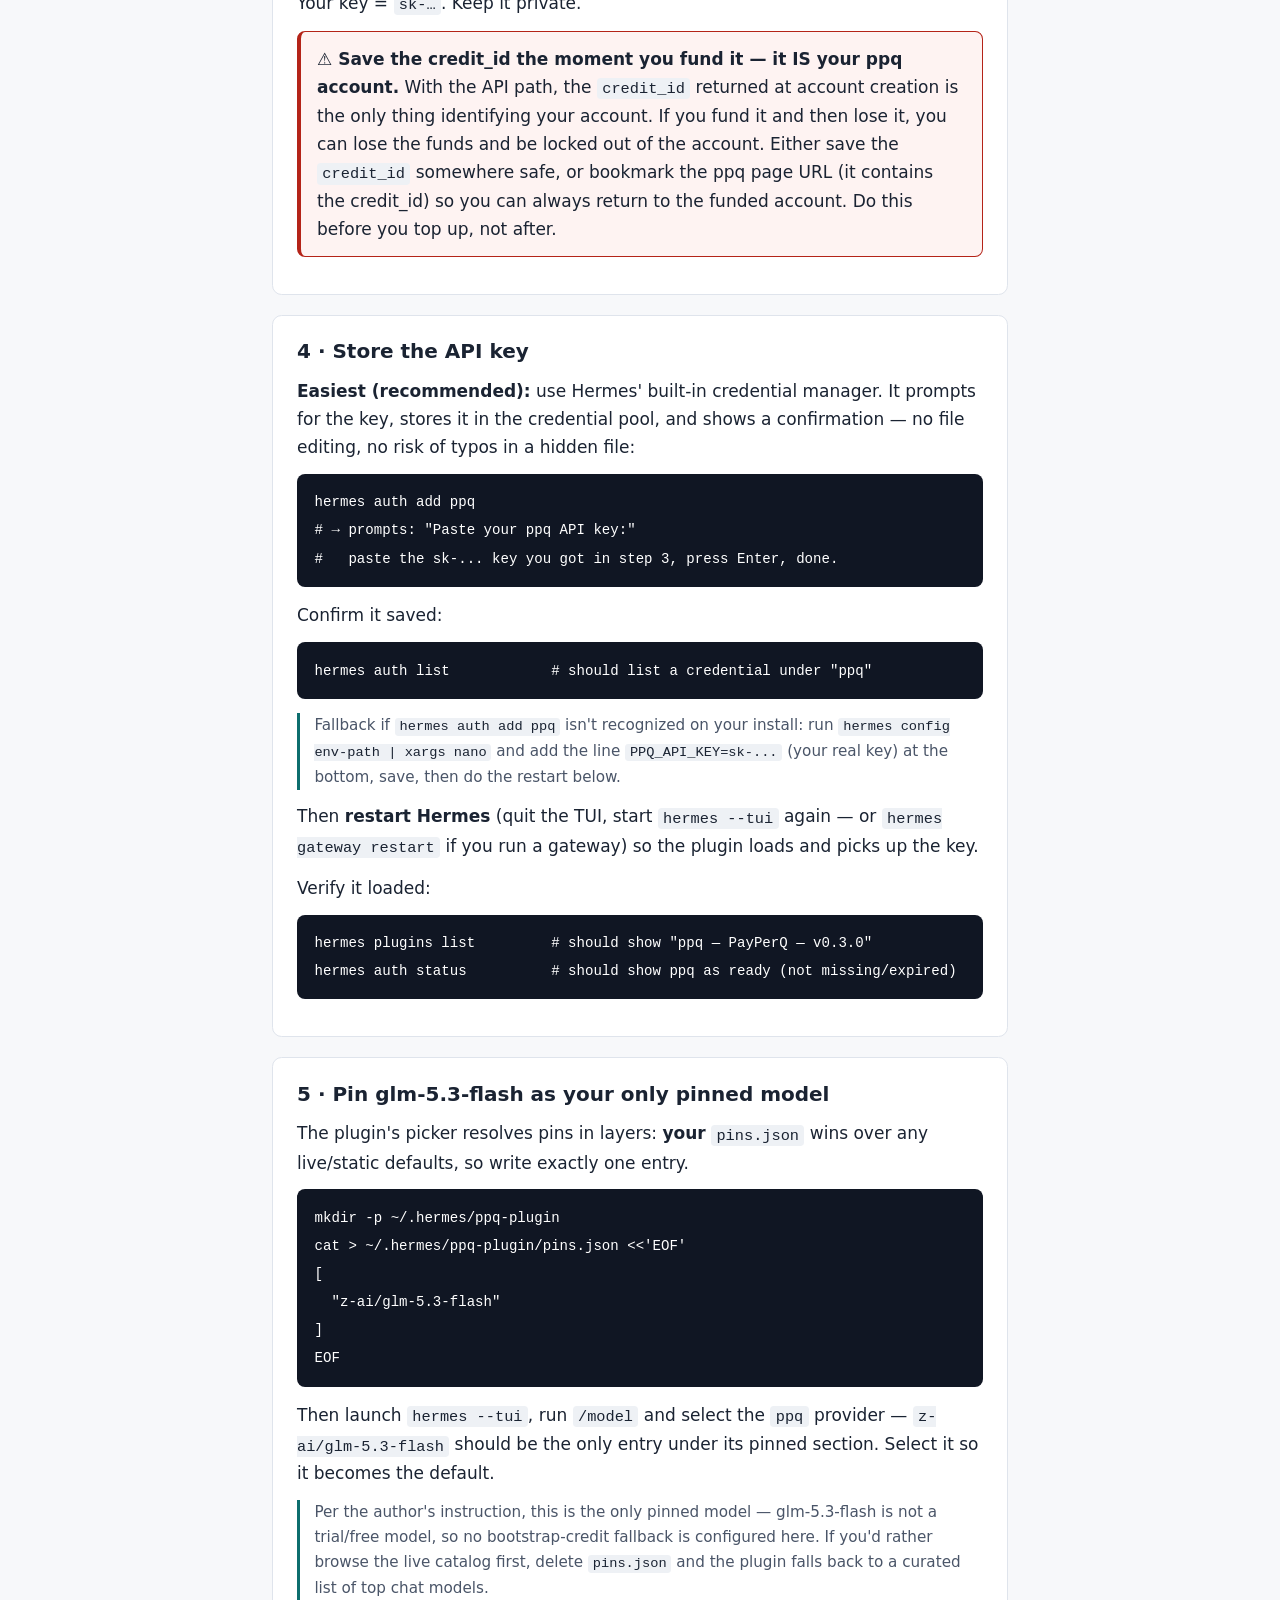
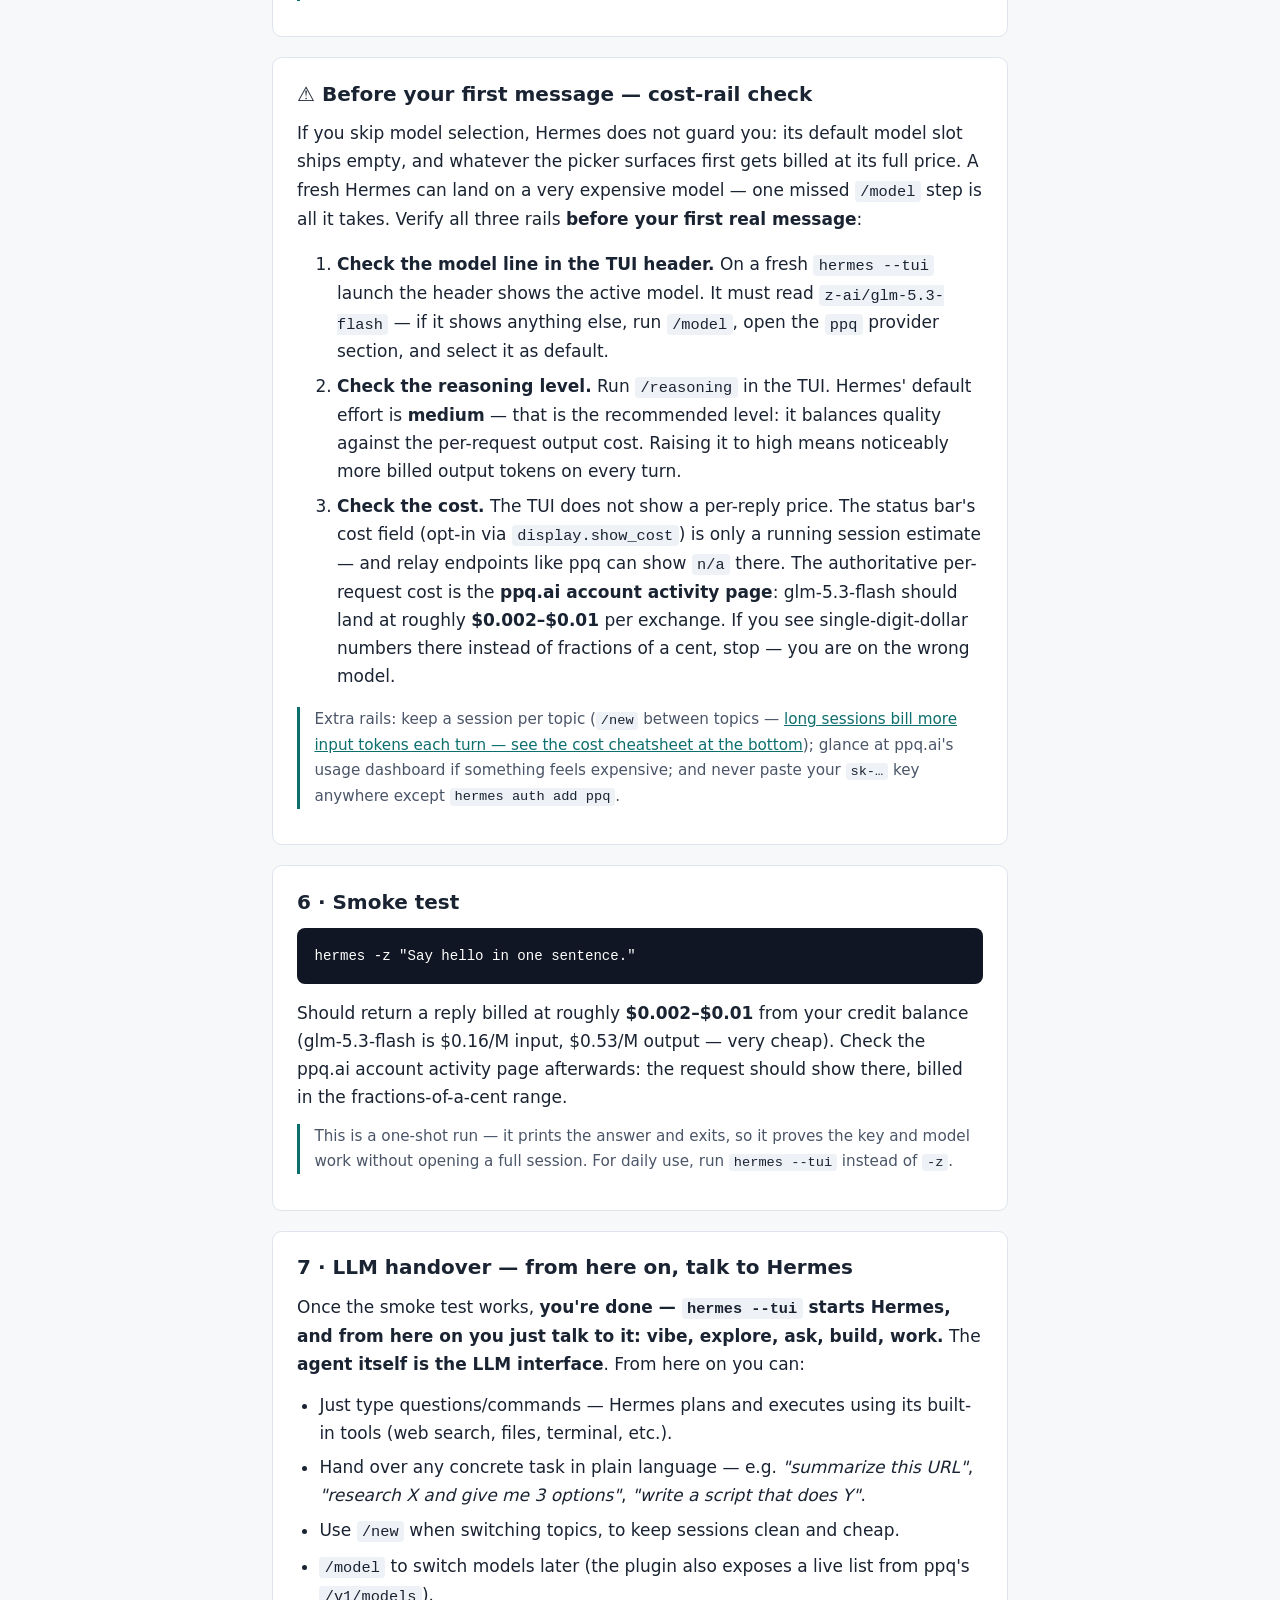
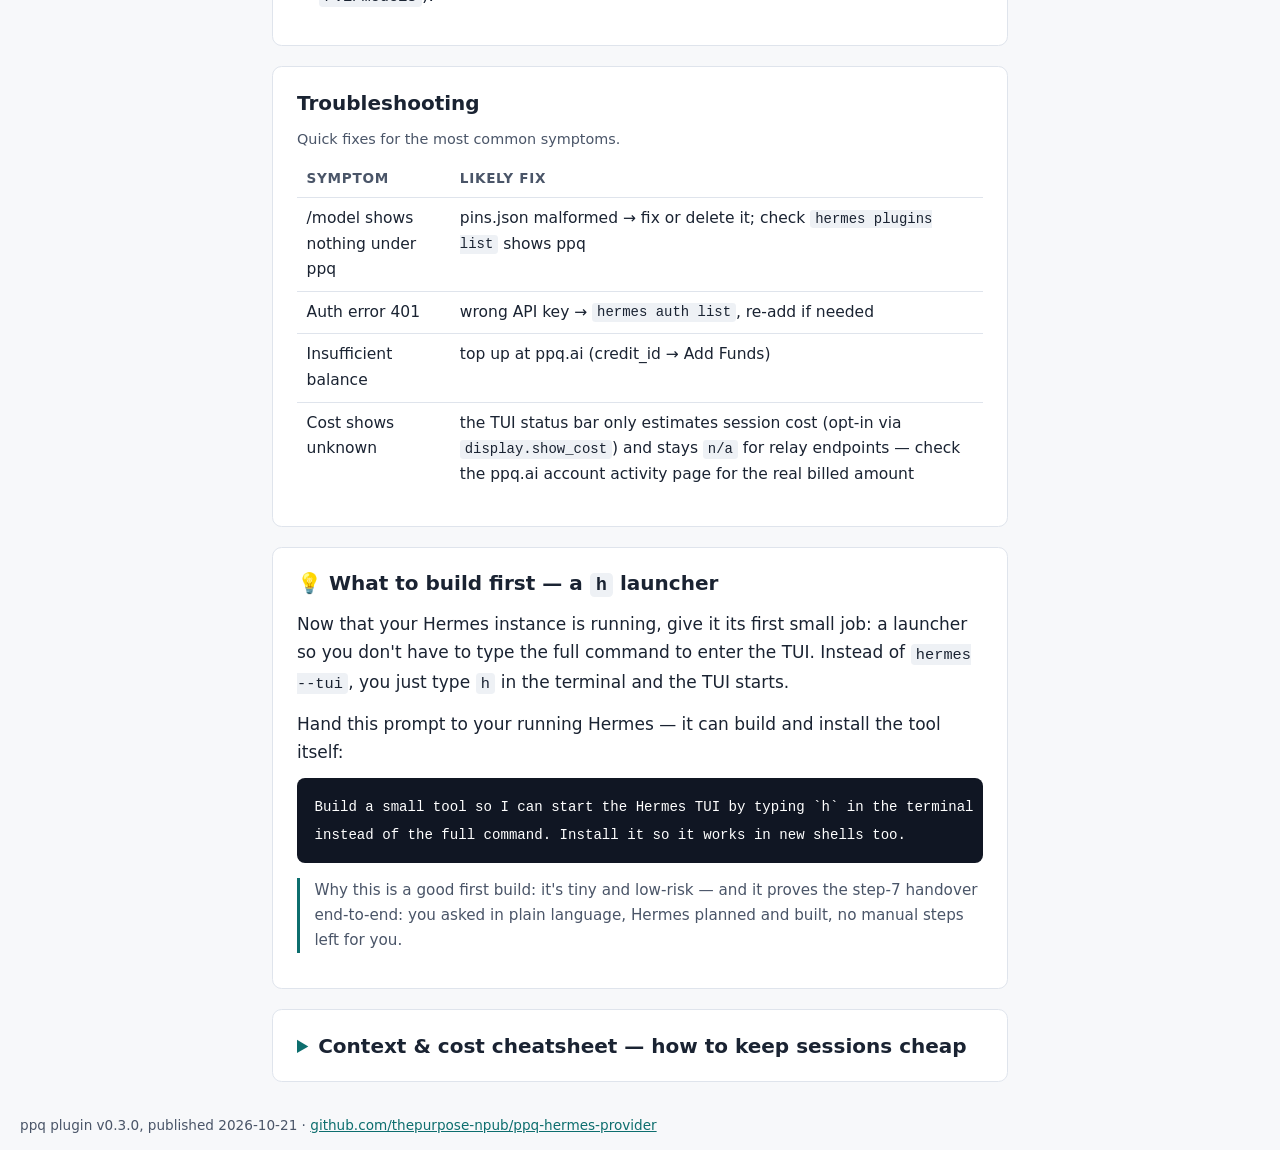
==== commit 7976321f: "docs: remove obsolete setup instructions (Node deps note) and finalize de structure" ====
--- a/index.html
+++ b/index.html
@@ -9,10 +9,14 @@
 </head>
 <body>
 <header class="hero">
+  <div class="lang-row">
+    <nav class="lang" aria-label="Language">
+      <a href="de/" lang="de" hreflang="de" rel="alternate"><svg class="flag" xmlns="http://www.w3.org/2000/svg" viewBox="0 0 3 2" aria-hidden="true" focusable="false"><rect width="3" height="2" fill="#000"/><rect y="0.667" width="3" height="0.667" fill="#dd0000"/><rect y="1.333" width="3" height="0.667" fill="#ffce00"/></svg> Deutsch</a>
+    </nav>
+  </div>
   <p class="eyebrow">Setup guide</p>
   <h1>Bootstrap Hermes with PayPerQ (ppq.ai)</h1>
   <p class="lede">Seven steps to a working Hermes Agent on PayPerQ — pay-per-use, no subscription — with <code>z-ai/glm-5.3-flash</code> as the only pinned model. Once the smoke test works, the agent itself is your LLM interface.</p>
-  <p class="note">You'll be backseat-driven live during this. Ask anytime.</p>
 </header>
 
 <nav class="toc" aria-label="Contents">
@@ -34,13 +38,10 @@
 <main>
 <section id="step-1">
   <h2>1 · Install Hermes</h2>
-  <pre><code>curl -fsSL https://hermes-agent.nousresearch.com/install.sh | bash
-hermes --version
-# "command not found"? Reload your shell first:  source ~/.bashrc</code></pre>
+  <pre><code>curl -fsSL https://hermes-agent.nousresearch.com/install.sh | bash</code></pre>
   <div class="warn">
     <p><strong>Don't let it jump straight into the setup wizard.</strong> At the end of the install, the installer automatically launches <code>hermes setup</code> — the full setup wizard with model/provider selection. <strong>Quit it now</strong> (Ctrl+C, or pick "cancel/exit") and come back here. The ppq provider isn't installed yet, so anything you pick in that wizard would just have to be redone. Finish steps 2–5 first, then select the ppq model in step 5. (Non-interactive or headless installs skip the wizard automatically.)</p>
   </div>
-  <p>On the first <code>hermes --tui</code> launch the TUI only installs its Node dependencies (one-time, a few seconds) — there is no first-run wizard.</p>
 </section>
 
 <section id="step-2">
@@ -57,7 +58,7 @@
   <h2>3 · Get a PayPerQ account + API key</h2>
   <p>Pay-per-use, no subscription: top up from <strong>$0.10</strong> (crypto or card), then grab a key.</p>
   <ul>
-    <li>Fastest, no email: <code>curl -X POST https://api.ppq.ai/accounts/create</code> → returns a <code>credit_id</code> + <code>api_key</code> immediately. Top up that credit_id at ppq.ai.</li>
+    <li>Fastest: <code>curl -X POST https://api.ppq.ai/accounts/create</code> → returns a <code>credit_id</code> + <code>api_key</code> immediately. Top up that credit_id at ppq.ai.</li>
     <li>Or sign up in the browser at <a href="https://ppq.ai" target="_blank" rel="noopener noreferrer">ppq.ai</a> and create the key under <strong>API Docs</strong>.</li>
   </ul>
   <p>Your key = <code>sk-…</code>. Keep it private.</p>
@@ -247,7 +248,6 @@
 </main>
 
 <footer>
-  <p>Questions during setup: ask the person who gave you this page — they're backseat-driving.</p>
   <p class="meta">ppq plugin v0.3.0, published 2026-10-21 · <a href="https://github.com/thepurpose-npub/ppq-hermes-provider" target="_blank" rel="noopener noreferrer">github.com/thepurpose-npub/ppq-hermes-provider</a></p>
 </footer>
 </body>
--- a/style.css
+++ b/style.css
@@ -32,6 +32,27 @@
   background: linear-gradient(180deg, #0f2436 0%, #143244 100%);
   color: var(--accent-ink);
 }
+.lang-row { max-width: 46rem; margin: 0 auto 0.75rem; text-align: right; }
+.lang a {
+  display: inline-flex;
+  align-items: center;
+  gap: 0.45rem;
+  padding: 0.3rem 0.8rem;
+  border: 1px solid #4a7a8a;
+  border-radius: 999px;
+  color: var(--accent-ink);
+  text-decoration: none;
+  font-size: 0.9rem;
+  background: rgba(255, 255, 255, 0.08);
+}
+.lang svg.flag {
+  width: 1.25em;
+  height: 0.84em;
+  border-radius: 2px;
+  outline: 1px solid rgba(255, 255, 255, 0.25);
+  flex: none;
+}
+.lang a:hover { background: rgba(255, 255, 255, 0.2); }
 .hero .eyebrow {
   text-transform: uppercase;
   letter-spacing: 0.08em;
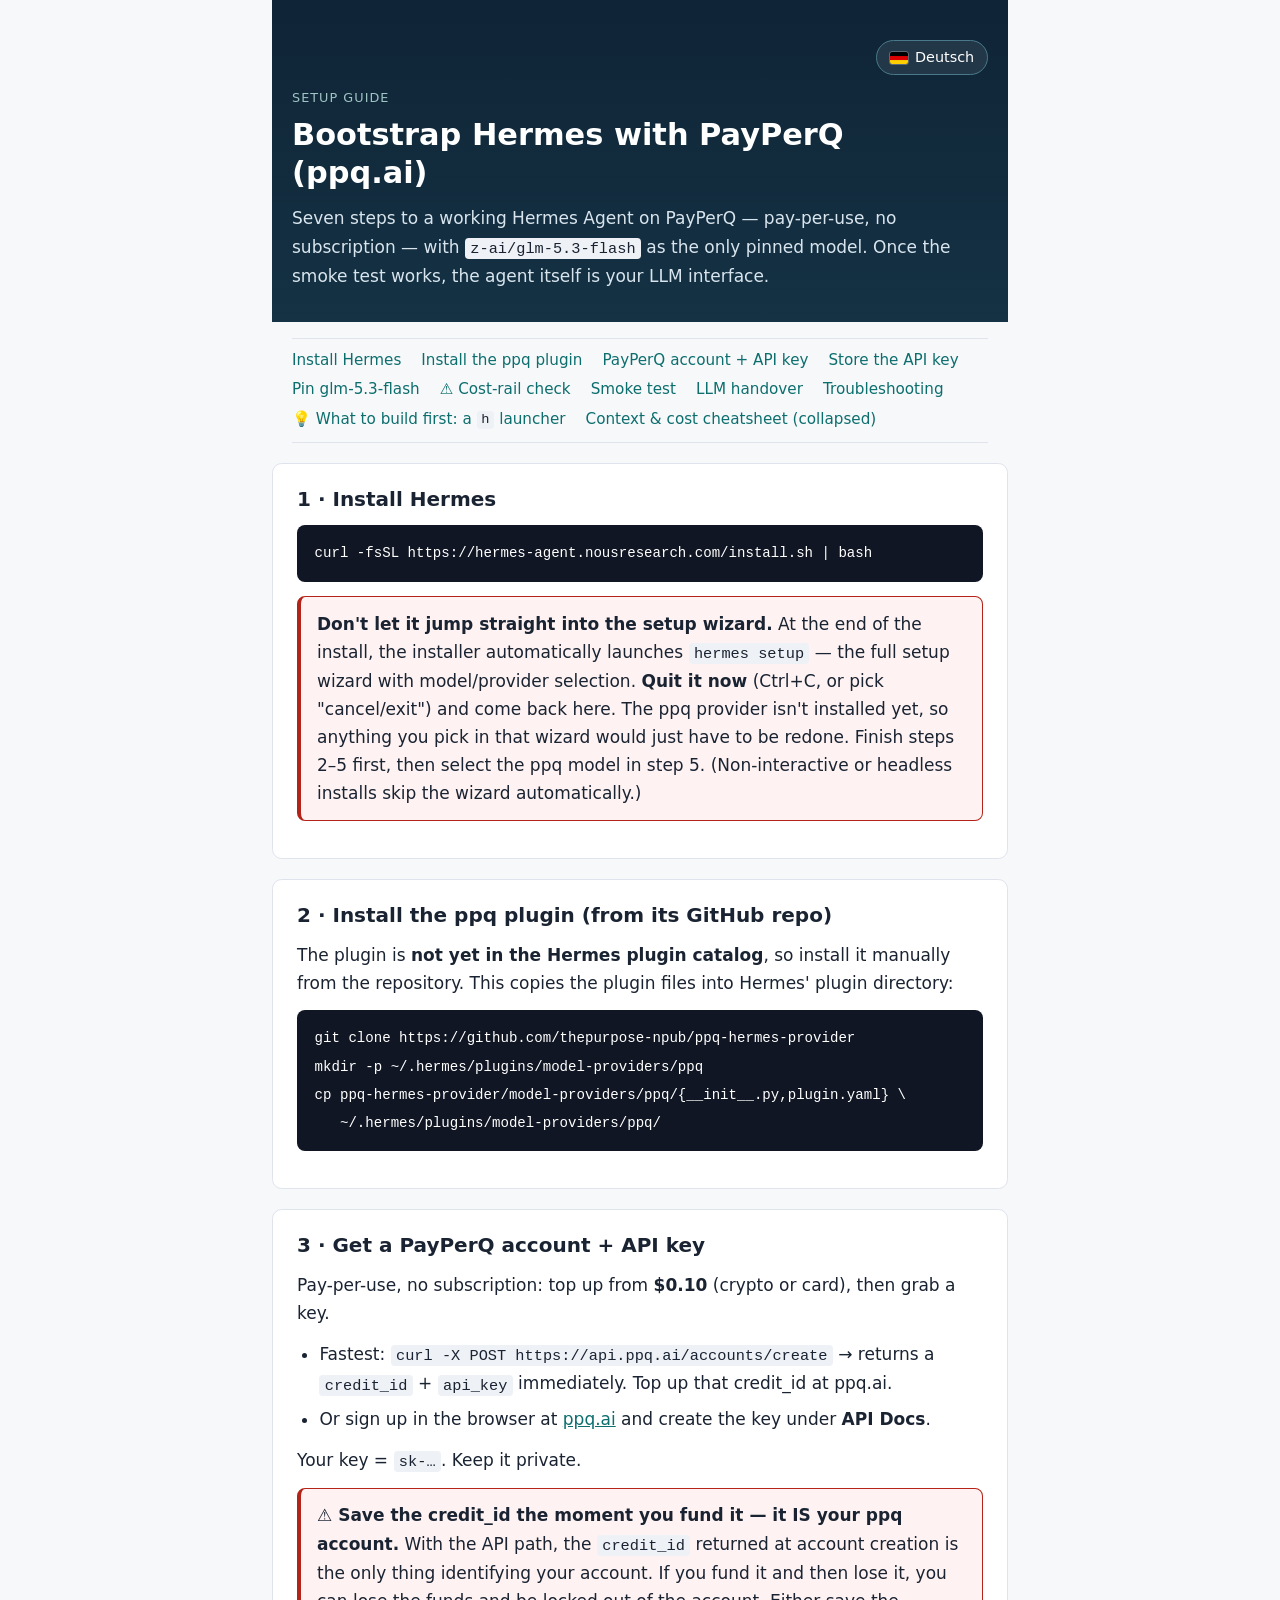
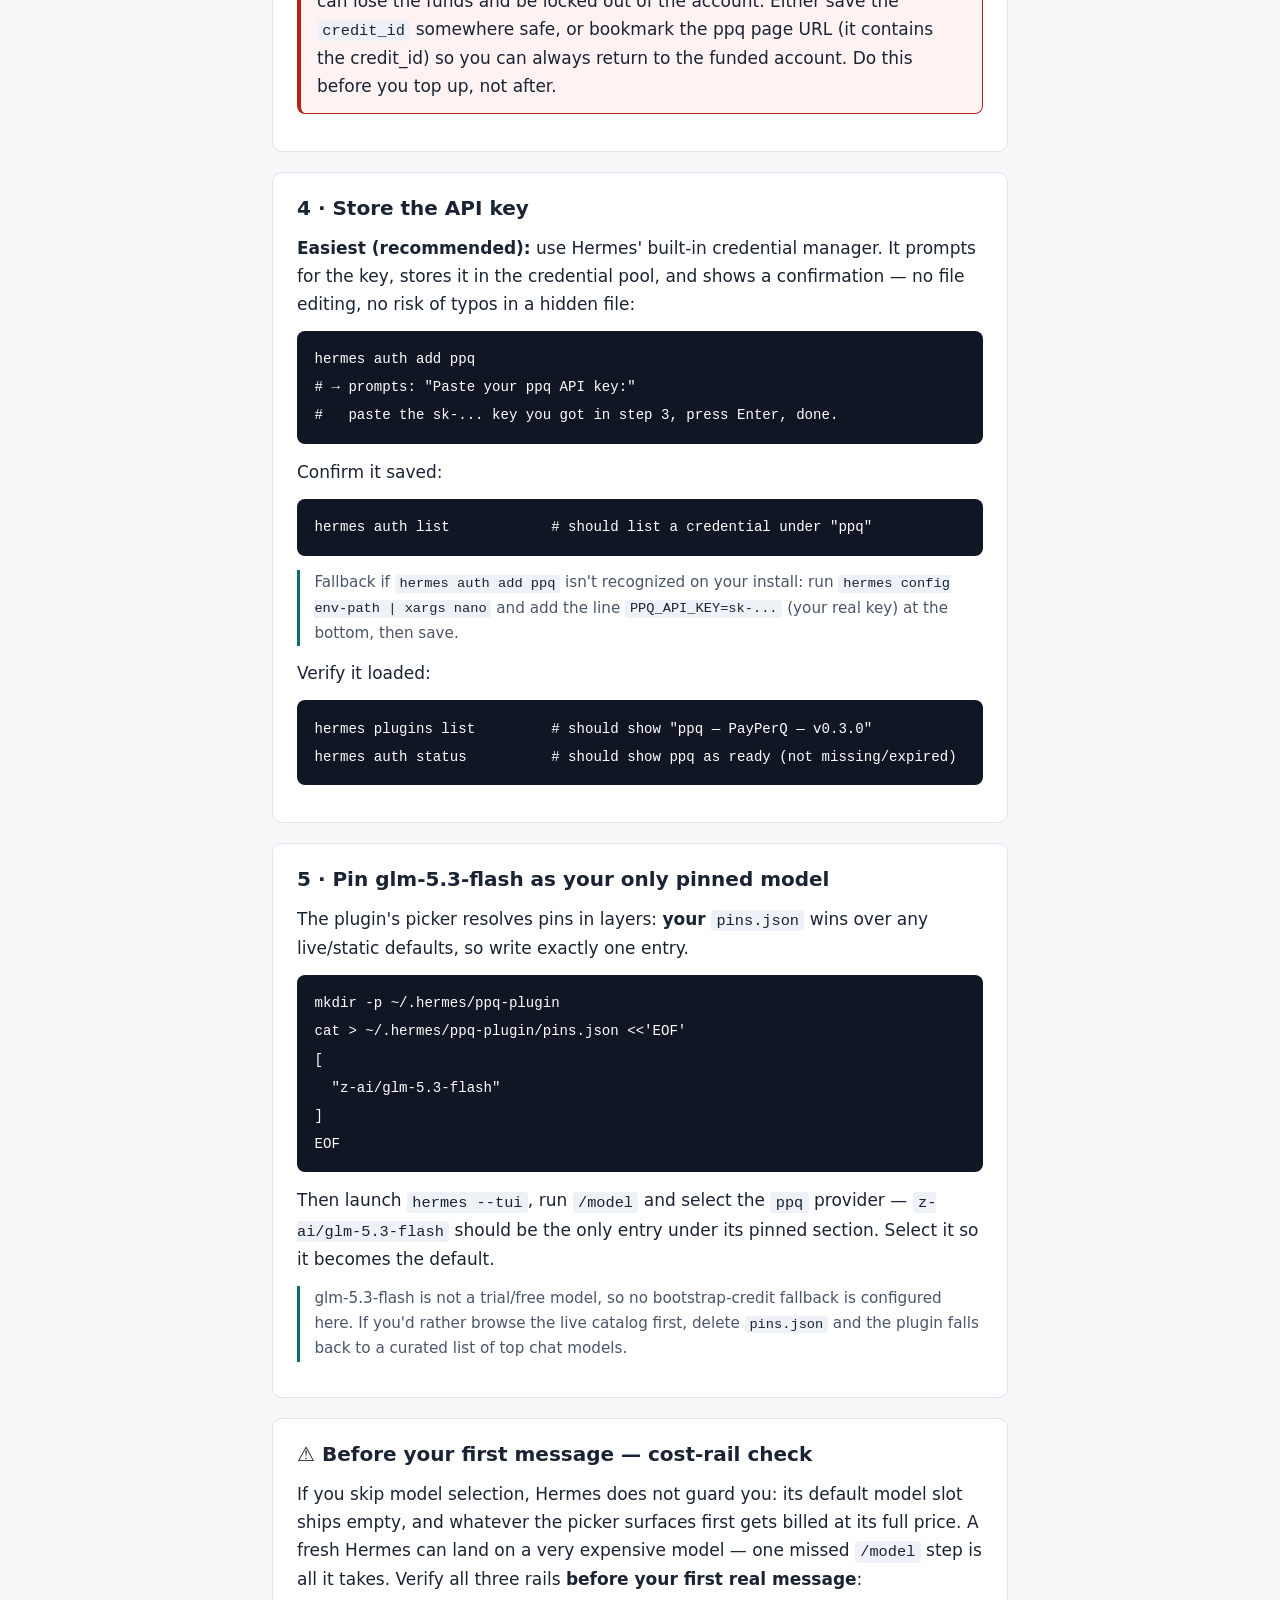
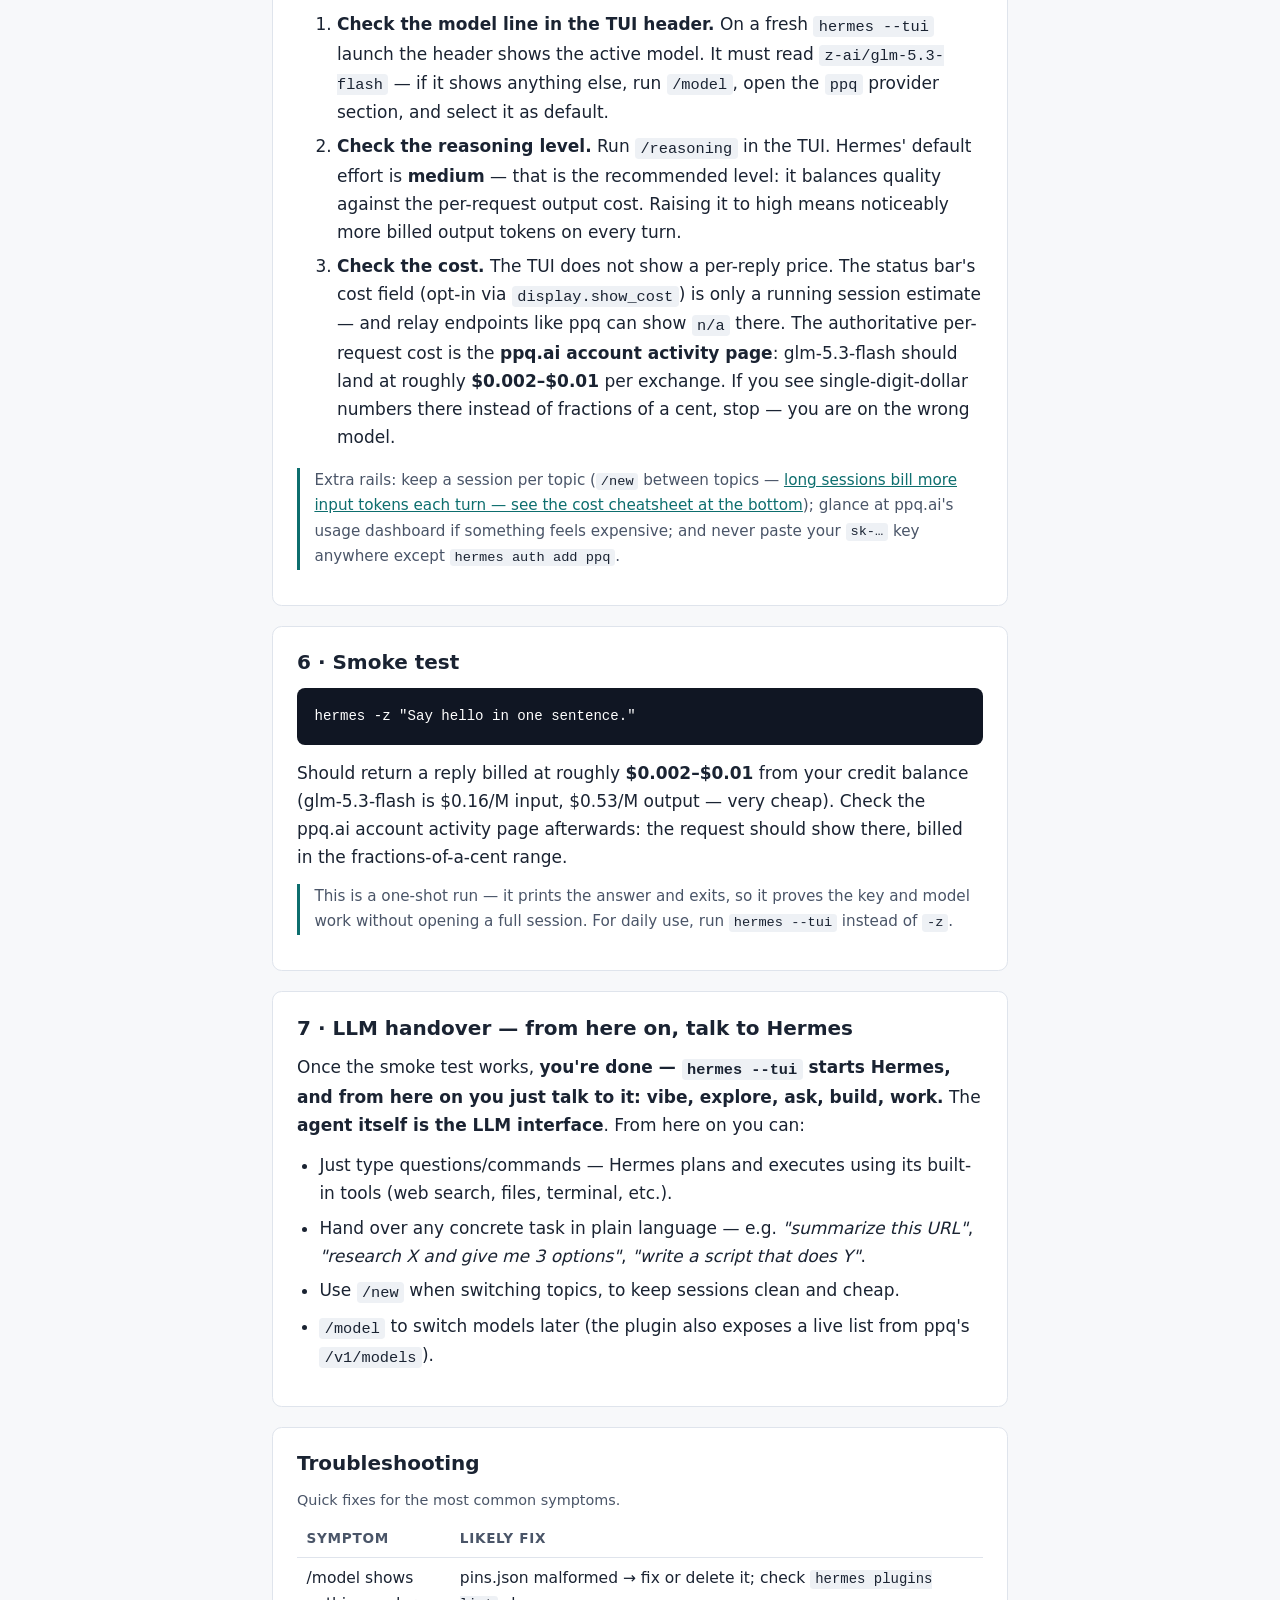
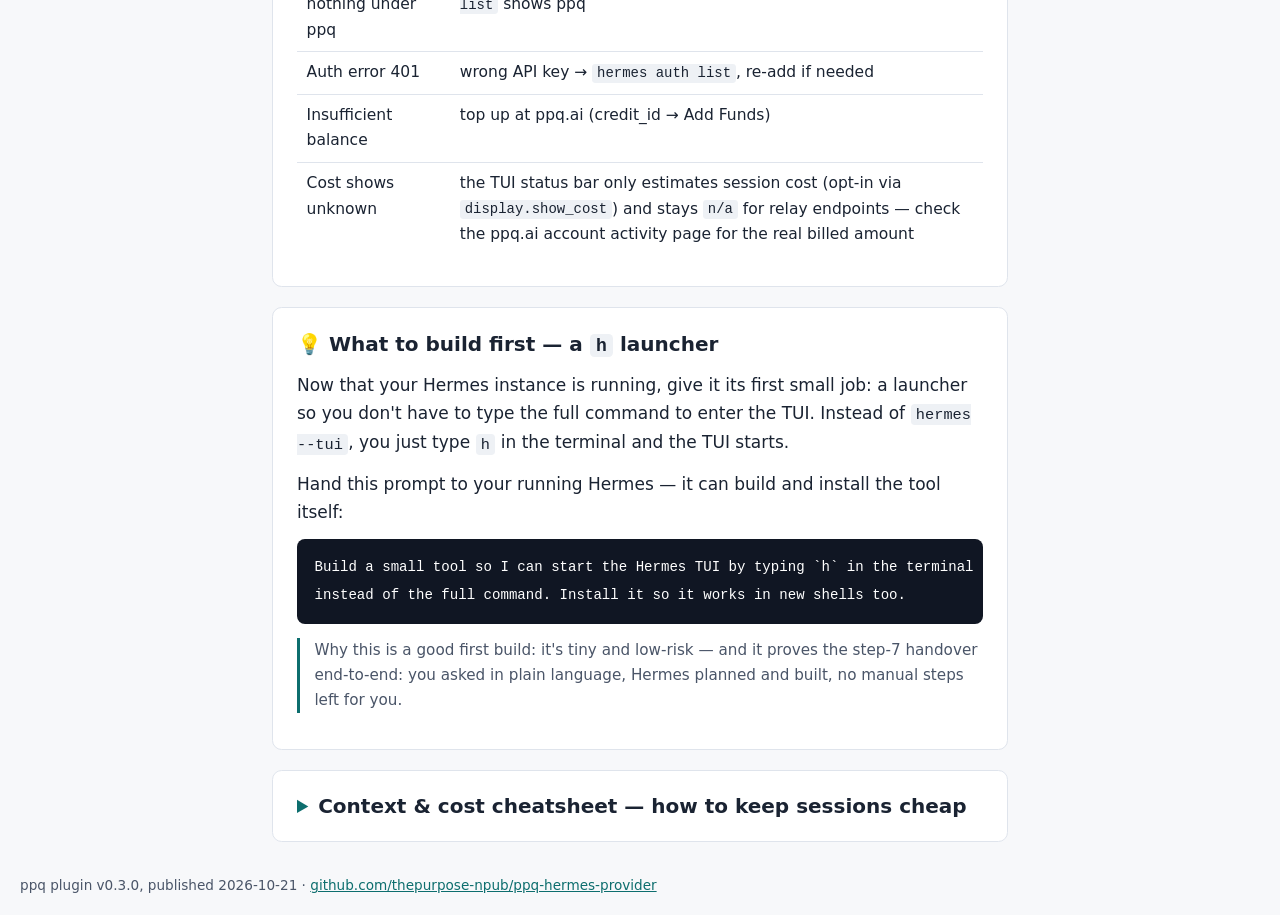
==== commit b3b8ced9: "v1.1.0: German localization, language switcher, content cleanup - Add de/index.html (full German tra" ====
--- a/index.html
+++ b/index.html
@@ -46,12 +46,11 @@
 
 <section id="step-2">
   <h2>2 · Install the ppq plugin (from its GitHub repo)</h2>
-  <p>The plugin is <strong>not yet in the Hermes plugin catalog</strong>, so install it manually from the repository. This copies the plugin files into Hermes' plugin directory — exactly where they live on the author's machine (verified identical to the repo):</p>
+  <p>The plugin is <strong>not yet in the Hermes plugin catalog</strong>, so install it manually from the repository. This copies the plugin files into Hermes' plugin directory:</p>
   <pre><code>git clone https://github.com/thepurpose-npub/ppq-hermes-provider
 mkdir -p ~/.hermes/plugins/model-providers/ppq
 cp ppq-hermes-provider/model-providers/ppq/{__init__.py,plugin.yaml} \
    ~/.hermes/plugins/model-providers/ppq/</code></pre>
-  <p class="aside">Optional, pinned install: <code>cd ppq-hermes-provider &amp;&amp; git checkout ca8cea59a3712cffa31d2759a30a9f8be66fddc2</code> before the <code>cp</code> — installs exactly the version the author runs. When done, <code>rm -rf ppq-hermes-provider</code> removes the clone — the copies in <code>~/.hermes/plugins/</code> are what Hermes loads.</p>
 </section>
 
 <section id="step-3">
@@ -75,8 +74,7 @@
 #   paste the sk-... key you got in step 3, press Enter, done.</code></pre>
   <p>Confirm it saved:</p>
   <pre><code>hermes auth list            # should list a credential under "ppq"</code></pre>
-  <p class="aside">Fallback if <code>hermes auth add ppq</code> isn't recognized on your install: run <code>hermes config env-path | xargs nano</code> and add the line <code>PPQ_API_KEY=sk-...</code> (your real key) at the bottom, save, then do the restart below.</p>
-  <p>Then <strong>restart Hermes</strong> (quit the TUI, start <code>hermes --tui</code> again — or <code>hermes gateway restart</code> if you run a gateway) so the plugin loads and picks up the key.</p>
+  <p class="aside">Fallback if <code>hermes auth add ppq</code> isn't recognized on your install: run <code>hermes config env-path | xargs nano</code> and add the line <code>PPQ_API_KEY=sk-...</code> (your real key) at the bottom, then save.</p>
   <p>Verify it loaded:</p>
   <pre><code>hermes plugins list         # should show "ppq — PayPerQ — v0.3.0"
 hermes auth status          # should show ppq as ready (not missing/expired)</code></pre>
@@ -92,7 +90,7 @@
 ]
 EOF</code></pre>
   <p>Then launch <code>hermes --tui</code>, run <code>/model</code> and select the <code>ppq</code> provider — <code>z-ai/glm-5.3-flash</code> should be the only entry under its pinned section. Select it so it becomes the default.</p>
-  <p class="aside">Per the author's instruction, this is the only pinned model — glm-5.3-flash is not a trial/free model, so no bootstrap-credit fallback is configured here. If you'd rather browse the live catalog first, delete <code>pins.json</code> and the plugin falls back to a curated list of top chat models.</p>
+  <p class="aside">glm-5.3-flash is not a trial/free model, so no bootstrap-credit fallback is configured here. If you'd rather browse the live catalog first, delete <code>pins.json</code> and the plugin falls back to a curated list of top chat models.</p>
 </section>
 
 <section id="safety-rails">
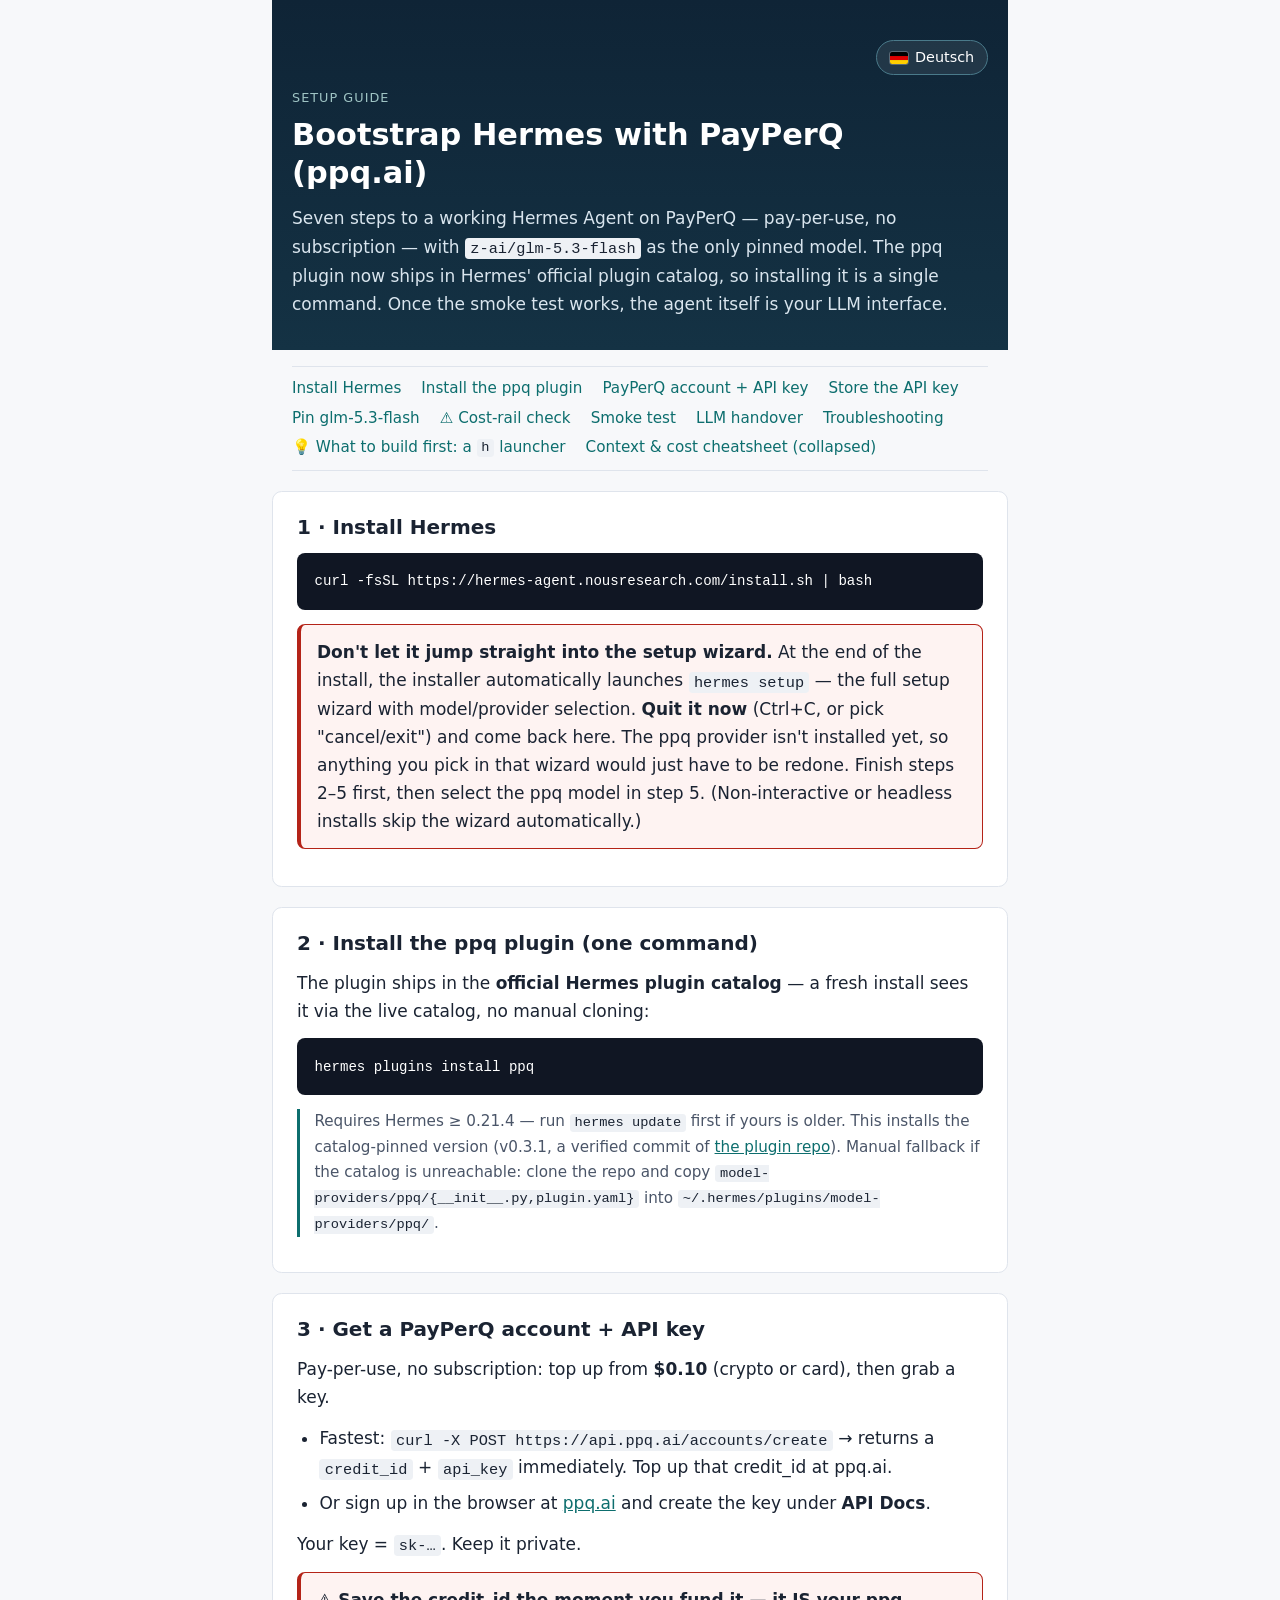
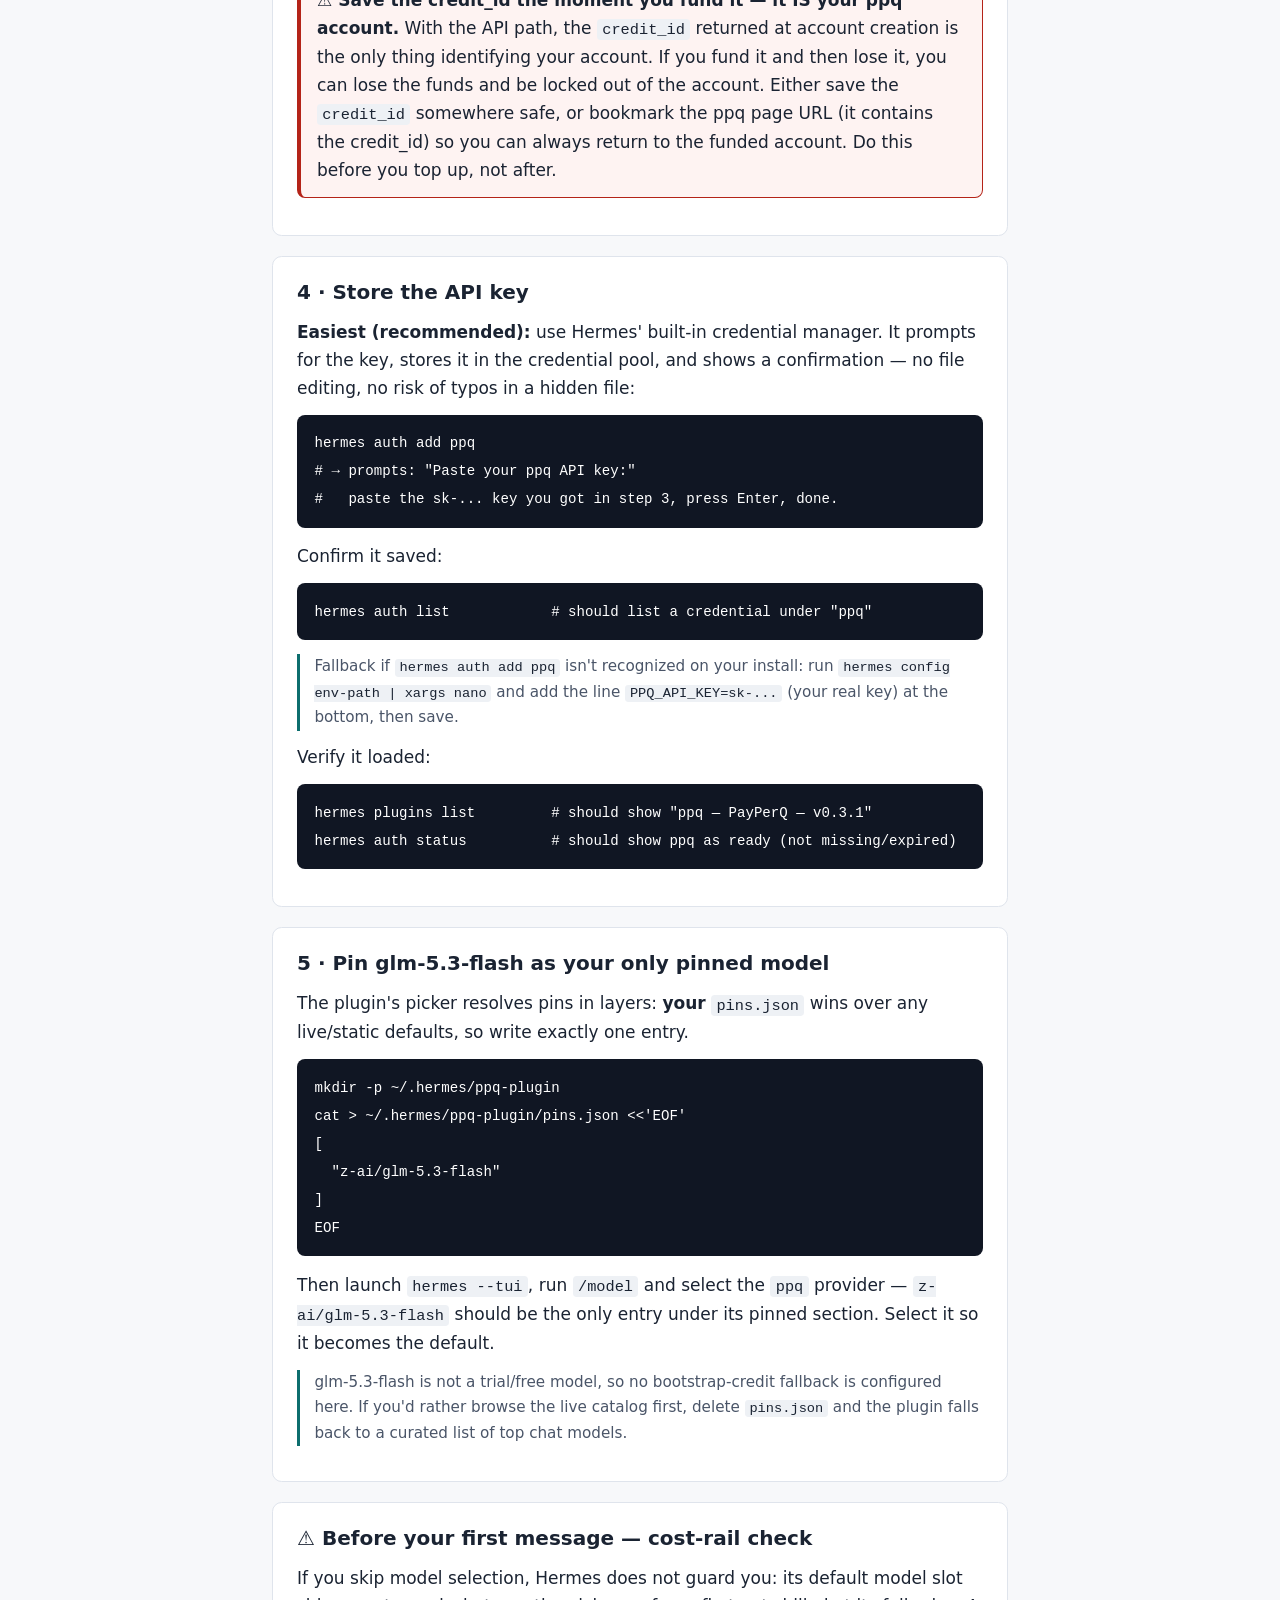
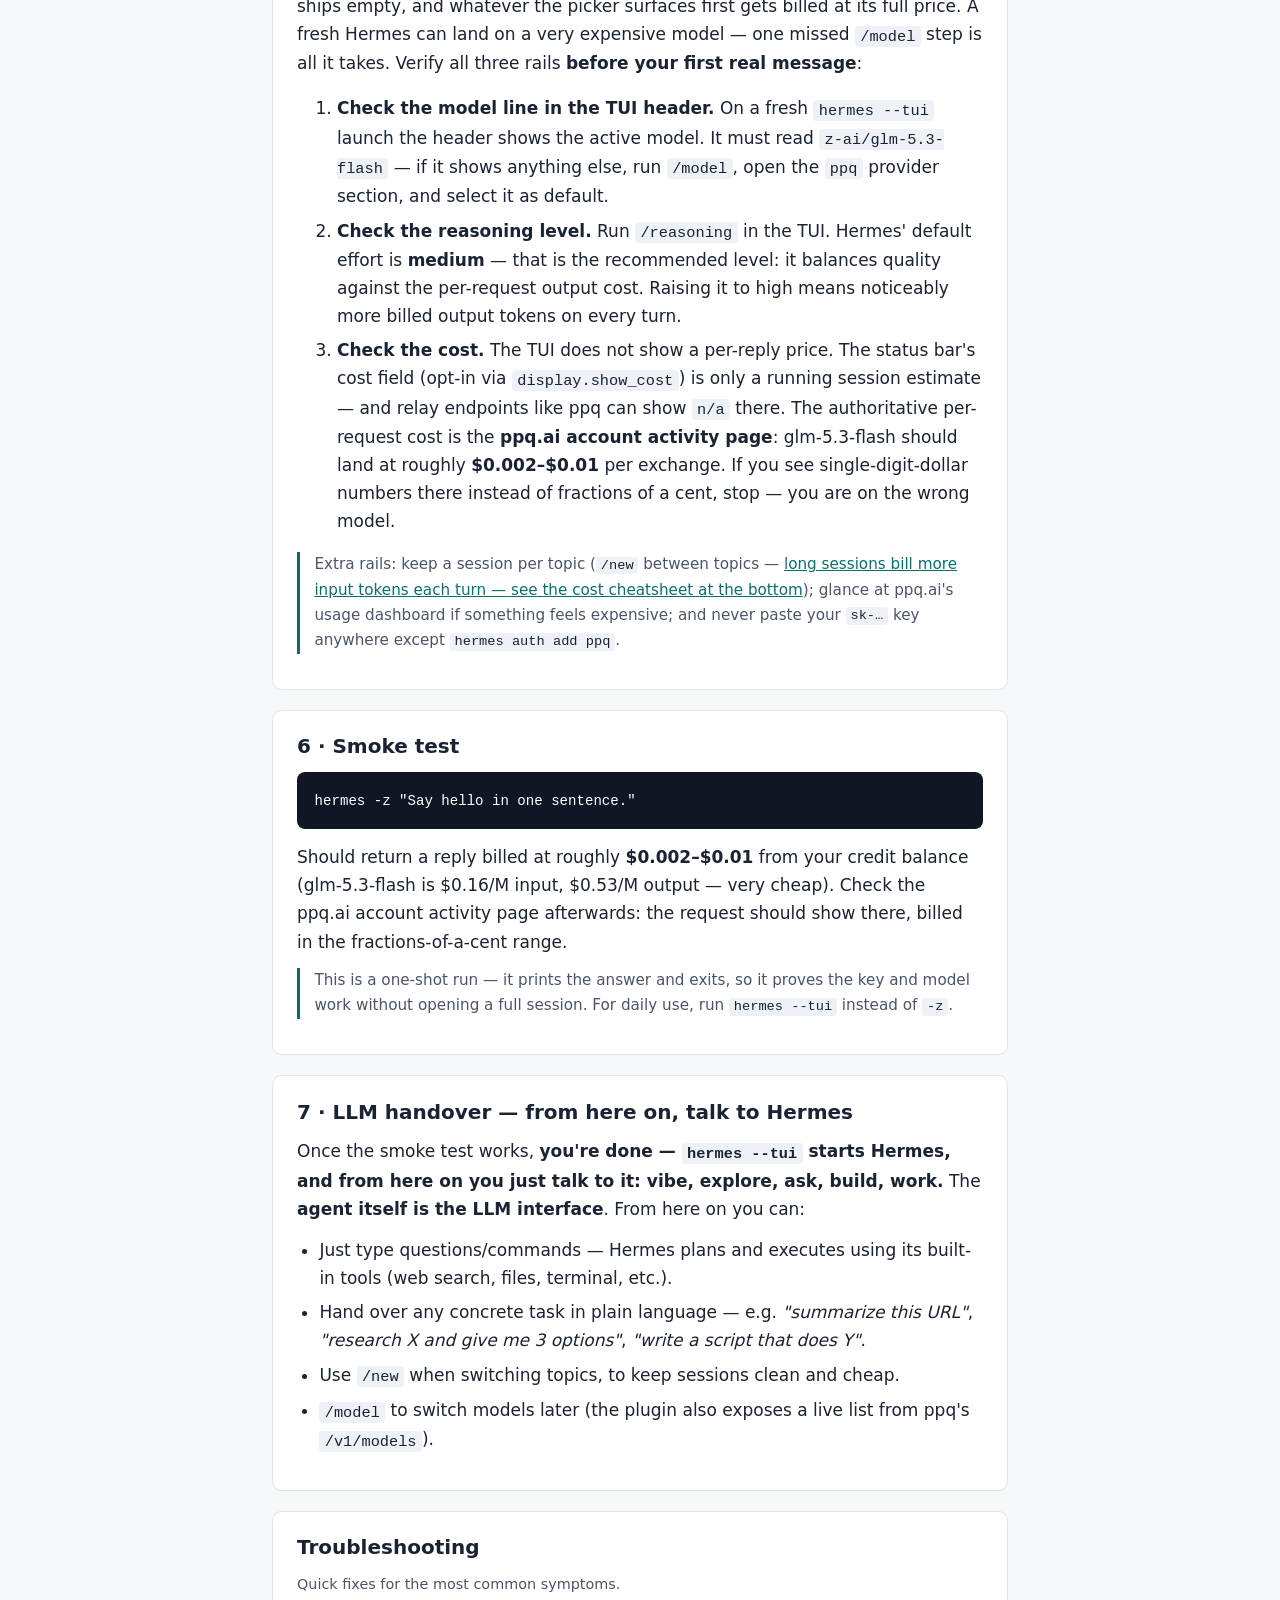
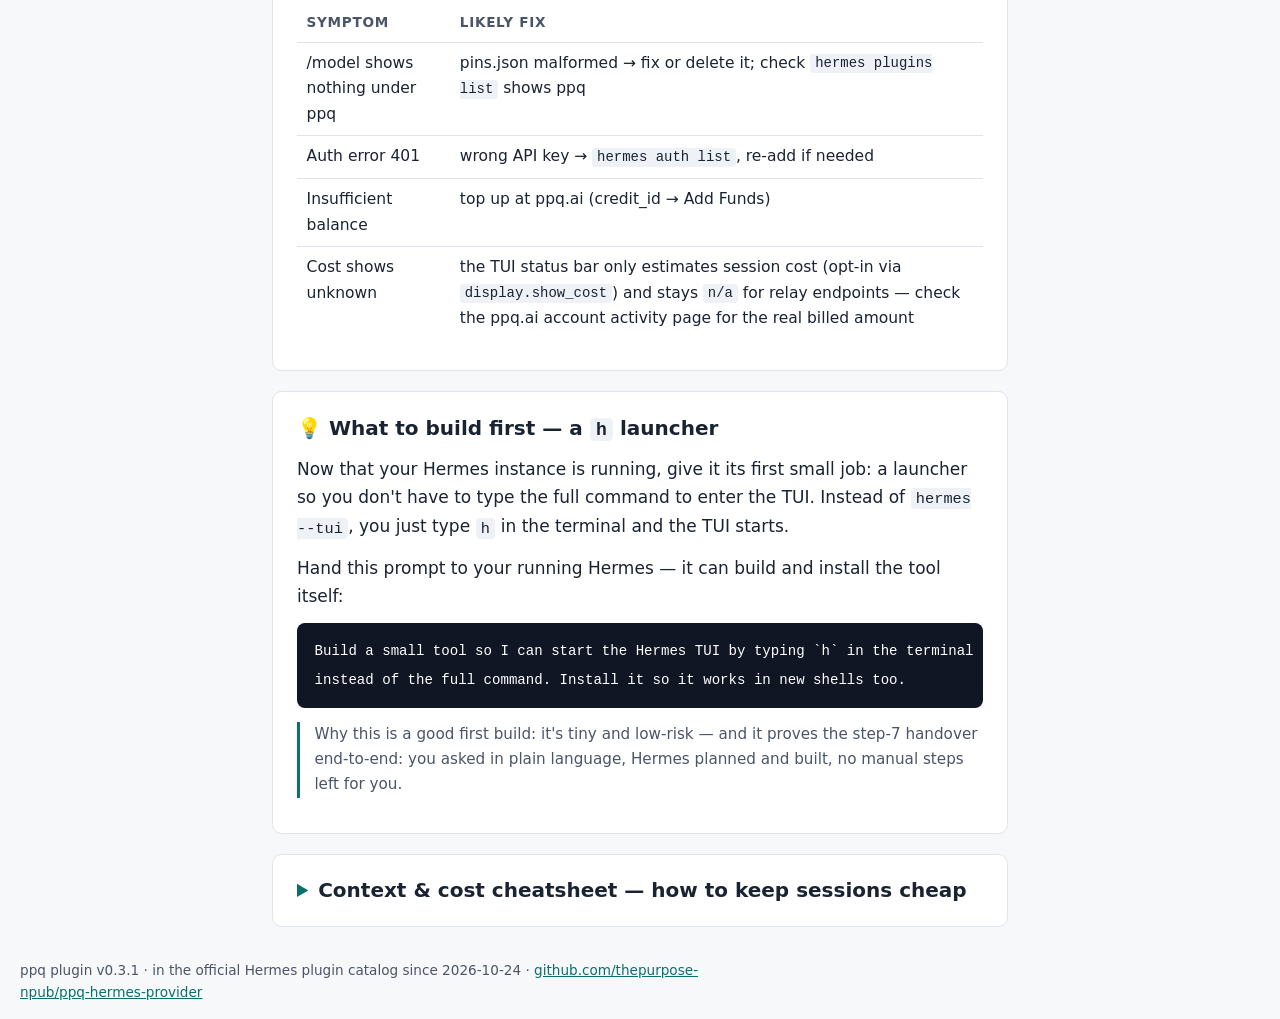
==== commit 1b671157: "v1.2.0: catalog install path — 'hermes plugins install ppq' (plugin live in the official catalog sin" ====
--- a/index.html
+++ b/index.html
@@ -16,7 +16,7 @@
   </div>
   <p class="eyebrow">Setup guide</p>
   <h1>Bootstrap Hermes with PayPerQ (ppq.ai)</h1>
-  <p class="lede">Seven steps to a working Hermes Agent on PayPerQ — pay-per-use, no subscription — with <code>z-ai/glm-5.3-flash</code> as the only pinned model. Once the smoke test works, the agent itself is your LLM interface.</p>
+  <p class="lede">Seven steps to a working Hermes Agent on PayPerQ — pay-per-use, no subscription — with <code>z-ai/glm-5.3-flash</code> as the only pinned model. The ppq plugin now ships in Hermes' official plugin catalog, so installing it is a single command. Once the smoke test works, the agent itself is your LLM interface.</p>
 </header>
 
 <nav class="toc" aria-label="Contents">
@@ -45,12 +45,10 @@
 </section>
 
 <section id="step-2">
-  <h2>2 · Install the ppq plugin (from its GitHub repo)</h2>
-  <p>The plugin is <strong>not yet in the Hermes plugin catalog</strong>, so install it manually from the repository. This copies the plugin files into Hermes' plugin directory:</p>
-  <pre><code>git clone https://github.com/thepurpose-npub/ppq-hermes-provider
-mkdir -p ~/.hermes/plugins/model-providers/ppq
-cp ppq-hermes-provider/model-providers/ppq/{__init__.py,plugin.yaml} \
-   ~/.hermes/plugins/model-providers/ppq/</code></pre>
+  <h2>2 · Install the ppq plugin (one command)</h2>
+  <p>The plugin ships in the <strong>official Hermes plugin catalog</strong> — a fresh install sees it via the live catalog, no manual cloning:</p>
+  <pre><code>hermes plugins install ppq</code></pre>
+  <p class="aside">Requires Hermes &ge; 0.21.4 — run <code>hermes update</code> first if yours is older. This installs the catalog-pinned version (v0.3.1, a verified commit of <a href="https://github.com/thepurpose-npub/ppq-hermes-provider" target="_blank" rel="noopener noreferrer">the plugin repo</a>). Manual fallback if the catalog is unreachable: clone the repo and copy <code>model-providers/ppq/{__init__.py,plugin.yaml}</code> into <code>~/.hermes/plugins/model-providers/ppq/</code>.</p>
 </section>
 
 <section id="step-3">
@@ -76,7 +74,7 @@
   <pre><code>hermes auth list            # should list a credential under "ppq"</code></pre>
   <p class="aside">Fallback if <code>hermes auth add ppq</code> isn't recognized on your install: run <code>hermes config env-path | xargs nano</code> and add the line <code>PPQ_API_KEY=sk-...</code> (your real key) at the bottom, then save.</p>
   <p>Verify it loaded:</p>
-  <pre><code>hermes plugins list         # should show "ppq — PayPerQ — v0.3.0"
+  <pre><code>hermes plugins list         # should show "ppq — PayPerQ — v0.3.1"
 hermes auth status          # should show ppq as ready (not missing/expired)</code></pre>
 </section>
 
@@ -246,7 +244,7 @@
 </main>
 
 <footer>
-  <p class="meta">ppq plugin v0.3.0, published 2026-10-21 · <a href="https://github.com/thepurpose-npub/ppq-hermes-provider" target="_blank" rel="noopener noreferrer">github.com/thepurpose-npub/ppq-hermes-provider</a></p>
+  <p class="meta">ppq plugin v0.3.1 · in the official Hermes plugin catalog since 2026-10-24 · <a href="https://github.com/thepurpose-npub/ppq-hermes-provider" target="_blank" rel="noopener noreferrer">github.com/thepurpose-npub/ppq-hermes-provider</a></p>
 </footer>
 </body>
 </html>
